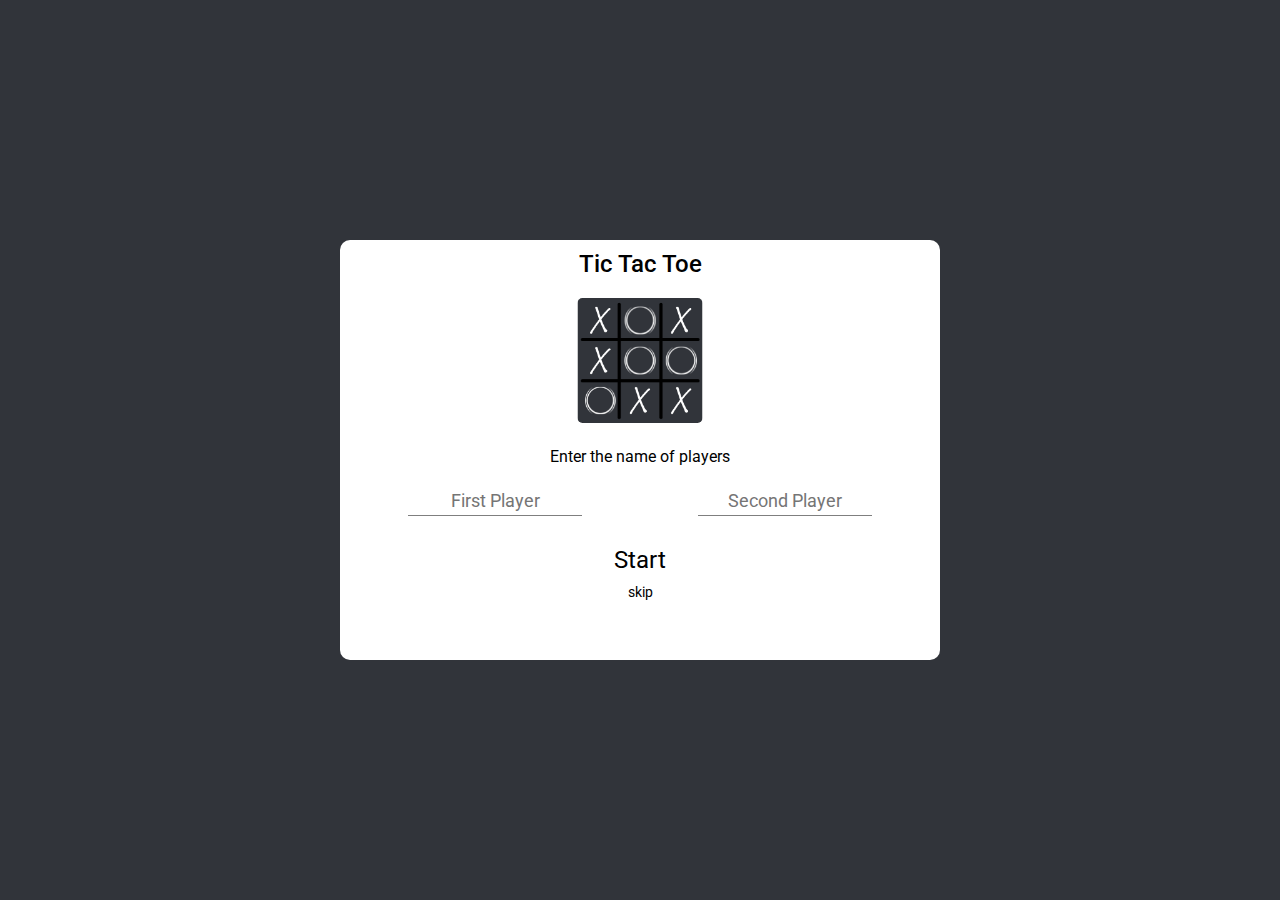
==== index.html @ f5dbb1cf "add tic-tac pic & complete popup" ====
<!DOCTYPE html>
<!-------------------- html start -------------------->
<html lang="en">

<!-------------------- head start -------------------->
<head>
  <meta charset="UTF-8">
  <meta name="viewport" content="width=device-width, initial-scale=1.0">
  <title>Tic Tac Toe</title>
  <link rel="preconnect" href="https://fonts.gstatic.com">
  <link href="https://fonts.googleapis.com/css2?family=Roboto&display=swap" rel="stylesheet">
  <!-- index style file -->
  <link rel="stylesheet" type="text/css" href="style/index.css">
  
</head>
<!-------------------- head end -------------------->

<!-------------------- body start -------------------->
<body>
  <!-------------------- bye bye container start -------------------->
  <div class="bye-bye-container" id="bye-bye-container">
    <h1>Bye Bye<br>Game Over !!</h1>
  </div>
  <!-------------------- bye bye container end -------------------->
  
  <!-------------------- name-container start -------------------->
  <div class="name-container" id="name-container">
    <h2>Tic Tac Toe</h2>
    <img type="image/png" src="image/tic-tac-toe.png">
    <p class="name-headline">Enter the name of players</p>
    <div class="player-name">
      <div class="name">
        <input type="text" name="firstName" placeholder="First Player" maxlength="15" id="first-name" onkeyup="checkInput()">
      </div>
      <div class="name">
        <input type="text" name="secondName" placeholder="Second Player" maxlength="15" id="second-name" onkeyup="checkInput()">
      </div>
    </div>
    <p class="start" onclick="start()">Start</p>
    <p class="skip" onclick="skip()">skip</p>
    <p class="error-message" id="error-message-first">Don't do this, Enter the name !!</p>
    <p class="error-message" id="error-message-second">why you do this again, Please enter the name !!</p>
    <p class="error-message" id="error-message-third">Don't be over smart, Enter the name !!</p>
    <p class="error-message" id="error-message-fourth">Again, That's enough, Enter the name !!</p>
  </div>
  <!-------------------- name-container end -------------------->
  
  <div class="main-grid">
  <!-------------------- round start -------------------->
  <div class="round">
    <p class="round-point">0</p>
    <p class="round-title">Round</p>
  </div>
  <!-------------------- round end -------------------->

  <!-------------------- game-grid-container start -------------------->
  <div class="game-grid-container">
    <!-- top left -->
    <div class="game-grid-box top-left" onmouseover="hoverTopLeftOver()" onmouseout="hoverTopLeftOut()" onclick="fillTopLeft()">
      <img class="circle" id="top-left-img-circle" src="image/circle.png">
      <img class="circle-hover" id="top-left-img-circle-hover" src="image/circle-hover.png">
      <img class="cross" id="top-left-img-cross" src="image/cross.png">
      <img class="cross-hover" id="top-left-img-cross-hover" src="image/cross-hover.png">
    </div>
    <!-- top center -->
    <div class="game-grid-box top-center" onmouseover="hoverTopCenterOver()" onmouseout="hoverTopCenterOut()" onclick="fillTopCenter()">
      <img class="circle" id="top-center-img-circle" src="image/circle.png">
      <img class="circle-hover" id="top-center-img-circle-hover" src="image/circle-hover.png">
      <img class="cross" id="top-center-img-cross" src="image/cross.png">
      <img class="cross-hover" id="top-center-img-cross-hover" src="image/cross-hover.png">
    </div>
    <!-- top right -->
    <div class="game-grid-box top-right" onmouseover="hoverTopRightOver()" onmouseout="hoverTopRightOut()" onclick="fillTopRight()">
      <img class="circle" id="top-right-img-circle" src="image/circle.png">
      <img class="circle-hover" id="top-right-img-circle-hover" src="image/circle-hover.png">
      <img class="cross" id="top-right-img-cross" src="image/cross.png">
      <img class="cross-hover" id="top-right-img-cross-hover" src="image/cross-hover.png">
    </div>
    <!-- center left -->
    <div class="game-grid-box center-left" onmouseover="hoverCenterLeftOver()" onmouseout="hoverCenterLeftOut()" onclick="fillCenterLeft()">
      <img class="circle" id="center-left-img-circle" src="image/circle.png">
      <img class="circle-hover" id="center-left-img-circle-hover" src="image/circle-hover.png">
      <img class="cross" id="center-left-img-cross" src="image/cross.png">
      <img class="cross-hover" id="center-left-img-cross-hover" src="image/cross-hover.png">
    </div>
    <!-- center -->
    <div class="game-grid-box" onmouseover="hoverCenterOver()" onmouseout="hoverCenterOut()" onclick="fillCenter()">
      <img class="circle" id="center-img-circle" src="image/circle.png">
      <img class="circle-hover" id="center-img-circle-hover" src="image/circle-hover.png">
      <img class="cross" id="center-img-cross" src="image/cross.png">
      <img class="cross-hover" id="center-img-cross-hover" src="image/cross-hover.png">
    </div>
    <!-- center right -->
    <div class="game-grid-box center-right" onmouseover="hoverCenterRightOver()" onmouseout="hoverCenterRightOut()" onclick="fillCenterRight()">
      <img class="circle" id="center-right-img-circle" src="image/circle.png">
      <img class="circle-hover" id="center-right-img-circle-hover" src="image/circle-hover.png">
      <img class="cross" id="center-right-img-cross" src="image/cross.png">
      <img class="cross-hover" id="center-right-img-cross-hover" src="image/cross-hover.png">
    </div>
    <!-- bottom left -->
    <div class="game-grid-box bottom-left" onmouseover="hoverBottomLeftOver()" onmouseout="hoverBottomLeftOut()" onclick="fillBottomLeft()">
      <img class="circle" id="bottom-left-img-circle" src="image/circle.png">
      <img class="circle-hover" id="bottom-left-img-circle-hover" src="image/circle-hover.png">
      <img class="cross" id="bottom-left-img-cross" src="image/cross.png">
      <img class="cross-hover" id="bottom-left-img-cross-hover" src="image/cross-hover.png">
    </div>
    <!-- bottom center -->
    <div class="game-grid-box bottom-center" onmouseover="hoverBottomCenterOver()" onmouseout="hoverBottomCenterOut()" onclick="fillBottomCenter()">
      <img class="circle" id="bottom-center-img-circle" src="image/circle.png">
      <img class="circle-hover" id="bottom-center-img-circle-hover" src="image/circle-hover.png">
      <img class="cross" id="bottom-center-img-cross" src="image/cross.png">
      <img class="cross-hover" id="bottom-center-img-cross-hover" src="image/cross-hover.png">
    </div>
    <!-- bottom right -->
    <div class="game-grid-box bottom-right" onmouseover="hoverBottomRightOver()" onmouseout="hoverBottomRightOut()" onclick="fillBottomRight()">
      <img class="circle" id="bottom-right-img-circle" src="image/circle.png">
      <img class="circle-hover" id="bottom-right-img-circle-hover" src="image/circle-hover.png">
      <img class="cross" id="bottom-right-img-cross" src="image/cross.png">
      <img class="cross-hover" id="bottom-right-img-cross-hover" src="image/cross-hover.png">
    </div>
  </div>
  <!-------------------- game-grid-container end -------------------->

  <!-------------------- match-detail-grid-container end -------------------->
  <div class="match-detail-grid-container">
    <div class="match-detail-grid-box">
      <p class="player-point" id="first-player-point">0</p>
      <p class="title-name" id="first-title-name">Player 1</p>
    </div>
    <div class="match-detail-grid-box">
      <p class="player-point" id="second-player-point">0</p>
      <p class="title-name" id="second-title-name">player 2</p>
    </div>
  </div>
  <!-------------------- match-detail-grid-container end -------------------->
  </div>

  <!-------------------- script start -------------------->
  <script type="text/javascript" src="script/index.js"></script>
  <!-------------------- script end -------------------->
</body>
<!-------------------- body end -------------------->

</html>
<!-------------------- html end -------------------->
---- style/index.css ----
/* -------------------- universal start -------------------- */
* {
  margin: 0;
  padding: 0;
  box-sizing: border-box;
  -moz-box-sizing: border-box;
  -webkit-box-sizing: border-box;
  font-family: 'Roboto', sans-serif;
}

body {
  background-color: #31343a;
}
/* -------------------- universal end -------------------- */

/* -------------------- bye bye start -------------------- */
.bye-bye-container {
  display: none;
  position: relative;
  width: 100vw;
  height: 100vh;
  background-color: #31343a;
  z-index: 20;
}

.bye-bye-container h1 {
  position: absolute;
  top: 50%;
  transform: translateY(-50%);
  -moz-transform: translateY(-50%);
  -ms-transform: translateY(-50%);
  -o-transform: translateY(-50%);
  -webkit-transform: translateY(-50%);
  width: 100%;
  text-align: center;
  color: #cccccc;
  z-index: 20;
}
/* -------------------- bye bye end -------------------- */

/* -------------------- popup start -------------------- */
.name-container {
  overflow: hidden;
  position: absolute;
  top: 50%;
  left: 50%;
  transform: translate(-50%,-50%);
  -moz-transform: translate(-50%,-50%);
  -ms-transform: translate(-50%,-50%);
  -o-transform: translate(-50%,-50%);
  -webkit-transform: translate(-50%,-50%);
  width: 600px;
  height: 420px;
  padding: 10px;
  background-color: #ffffff;
  border-radius: 10px;
  z-index: 10;
}

.name-container h2 {
  width: 100%;
  text-align: center;
  font-weight: 500;
}

.name-container img {
  margin: 20px 50%;
  transform: translateX(-50%);
  -moz-transform: translateX(-50%);
  -ms-transform: translateX(-50%);
  -o-transform: translateX(-50%);
  -webkit-transform: translateX(-50%);
  width: 125px;
  height: 125px;
  border-radius: 5px;
}

.name-container .name-headline {
  width: 100%;
  text-align: center;
}

.name-container .player-name {
  display: grid;
  grid-template-columns: repeat(2, 1fr);
  width: 100%;
  margin-top: 20px;
}

.name-container .name input[type="text"] {
  width: 60%;
  margin: 0 50%;
  transform: translateX(-50%);
  -moz-transform: translateX(-50%);
  -ms-transform: translateX(-50%);
  -o-transform: translateX(-50%);
  -webkit-transform: translateX(-50%);
  padding: 4px;
  font-size: 18px;
  text-align: center;
  border: none;
  border-bottom: 1px solid rgba(0,0,0,.5);
  outline: none;
}

.name-container .start {
  margin-top: 30px;
  width: 100%;
  text-align: center;
  font-size: 24px;
  cursor: pointer;
}

.name-container .start:hover {
  color: #31343a;
}

.name-container .skip {
  margin: 10px auto 0;
  width: 30px;
  text-align: center;
  font-size: 14px;
  cursor: pointer;
}

.name-container .skip:hover {
  color: #31343a;
  border-bottom: 1px solid #31343a;
}

.name-container .skip:hover ~ #error-message {
  margin-top: 19px;
}

.name-container .error-message {
  display: none;
  width: 100%;
  margin-top: 20px;
  text-align: center;
  font-size: 14px;
  color: #ff0000;
}

/* media for 600 width */
@media only screen and (max-width: 600px) {
  .name-container {
    width: 100%;
    border-radius: 0;
  }
}

/* media for 450 width */
@media only screen and (max-width: 450px) {
  .name-container .player-name {
    grid-template-columns: 100%;
    grid-template-rows: repeat(2, 40px);
  }

  .name-container .start {
    margin-top: 0;
  }

  .name-container .skip {
    margin-top: 5px;
  }
}
/* -------------------- popup end -------------------- */

/* -------------------- main grid star -------------------- */
.main-grid {
  position: absolute;
  top: 50%;
  left: 50%;
  transform: translate(-50%,-50%);
  -moz-transform: translate(-50%,-50%);
  -ms-transform: translate(-50%,-50%);
  -o-transform: translate(-50%,-50%);
  -webkit-transform: translate(-50%,-50%);
  width: 420px;
  height: 410px;
  border: 1px solid yellow;
}
/* -------------------- main grid end -------------------- */

/* -------------------- round start -------------------- */
.round {
  width: 100%;
  margin: 0 auto;
  border: 1px solid red;
}

.round p {
  width: 100%;
  text-align: center;
}

.round .round-point {
  font-size: 34px;
  color: #ffffff;
}

.round .round-title {
  font-size: 22px;
  color: #cccccc;
}
/* -------------------- round end -------------------- */

/* -------------------- game-grid-container start -------------------- */
.game-grid-container {
  display: grid;
  grid-template-columns: repeat(3, 1fr);
  grid-template-rows: repeat(3, 1fr);
  width: 225px;
  height: 225px;
  margin: 25px auto;
}

.game-grid-container .game-grid-box {
  position: relative;
  border: 2px solid #000000;
}

.game-grid-container .top-left {
  border-top: none;
  border-left: none;
}

.game-grid-container .top-center {
  border-top: none;
}

.game-grid-container .top-right {
  border-top: none;
  border-right: none;
}

.game-grid-container .center-left {
  border-left: none;
}

.game-grid-container .center-right {
  border-right: none;
}

.game-grid-container .bottom-left {
  border-left: none;
  border-bottom: none;
}

.game-grid-container .bottom-center {
  border-bottom: none;
}

.game-grid-container .bottom-right {
  border-right: none;
  border-bottom: none;
}

.game-grid-container .circle {
  display: none;
  position: absolute;
  top: 15px;
  left: 15px;
  width: 45px;
  height: 45px;
}

.game-grid-container .circle-hover {
  display: none;
  position: absolute;
  top: 15px;
  left: 15px;
  width: 45px;
  height: 45px;
}

.game-grid-container .cross {
  display: none;
  position: absolute;
  top: 15px;
  left: 15px;
  width: 45px;
  height: 45px;
}

.game-grid-container .cross-hover {
  display: none;
  position: absolute;
  top: 15px;
  left: 15px;
  width: 45px;
  height: 45px;
}
/* -------------------- game-grid-container start -------------------- */

/* -------------------- match detail grid container end -------------------- */
.match-detail-grid-container {
  display: grid;
  grid-template-columns: repeat(2, 1fr);
  margin: 0 auto;
  width: 100%;
  border: 1px solid red;
}

.match-detail-grid-container p {
  width: 100%;
  text-align: center;
}

.match-detail-grid-container .player-point {
  font-size: 24px;
  color: #ffffff;
}

.match-detail-grid-container .title-name {
  margin-top: 10px;
  font-size: 22px;
  color: #cccccc;
}

@media only screen and (max-width: 600px) {
  .match-detail-grid-container {
    width: 100%;
  }
}
/* -------------------- match detail grid container end -------------------- */
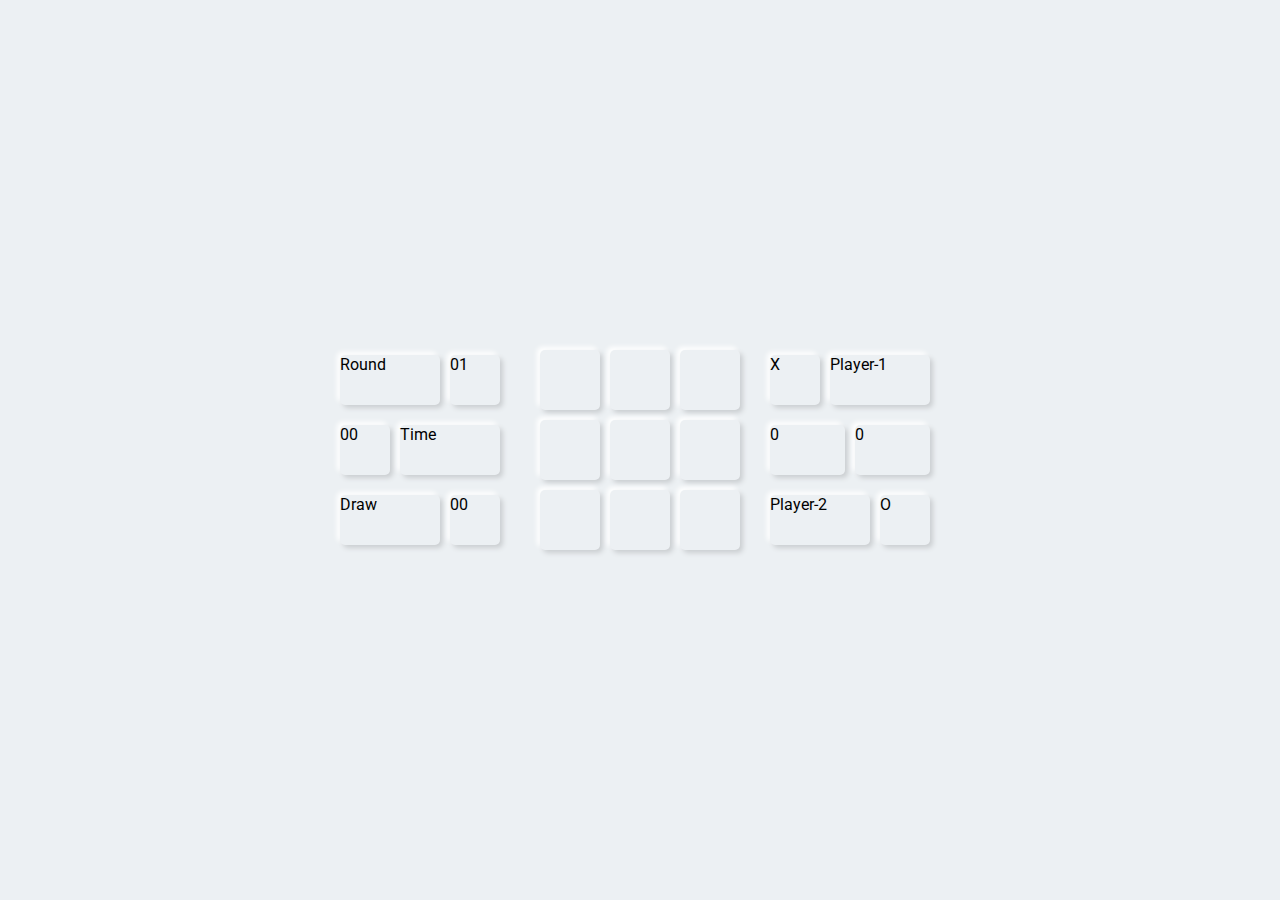
==== commit b1ab405e: "basic neumorphic structure of game section is ready" ====
--- a/index.html
+++ b/index.html
@@ -38,7 +38,7 @@
     </div>
     <p class="start" onclick="start()">Start</p>
     <p class="skip" onclick="skip()">skip</p>
-    <p class="error-message" id="error-message-first">Don't do this, Enter the name !!</p>
+    <p class="error-message" id="error-message-first">Don't leave empty, Enter the name !!</p>
     <p class="error-message" id="error-message-second">why you do this again, Please enter the name !!</p>
     <p class="error-message" id="error-message-third">Don't be over smart, Enter the name !!</p>
     <p class="error-message" id="error-message-fourth">Again, That's enough, Enter the name !!</p>
@@ -46,95 +46,230 @@
   <!-------------------- name-container end -------------------->
   
   <div class="main-grid">
-  <!-------------------- round start -------------------->
-  <div class="round">
-    <p class="round-point">0</p>
-    <p class="round-title">Round</p>
+    <!-------------------- round & draw start -------------------->
+    <div class="round-draw-container">
+      <div class="round-draw-top">
+        <div class="round-name">Round</div>
+        <div class="round-number">01</div>
+      </div>
+      <div class="round-draw-center">
+        <div class="time">00</div>
+        <div class="time-name">Time</div>
+      </div>
+      <div class="round-draw-bottom">
+        <div class="draw-name">Draw</div>
+        <div class="draw-number">00</div>
+      </div>
+    </div>
+    <!-------------------- round & draw end -------------------->
+
+    <!-------------------- game-grid-container start -------------------->
+    <div class="game-grid-container">
+      <!-- top left -->
+      <div class="game-grid-box top-left" onmouseover="hoverTopLeftOver()" onmouseout="hoverTopLeftOut()" onclick="fillTopLeft()">
+        <!--<img class="circle" id="top-left-img-circle" src="image/circle.png">
+        <img class="circle-hover" id="top-left-img-circle-hover" src="image/circle-hover.png">
+        <img class="cross" id="top-left-img-cross" src="image/cross.png">
+        <img class="cross-hover" id="top-left-img-cross-hover" src="image/cross-hover.png">-->
+        <!-- cross -->
+        <div class="cross" id="top-left-img-cross">
+          <svg class="svg-icon" viewBox="0 0 329.26933 329" width="30px" height="30px">
+            <defs>
+              <linearGradient id="svg-color-1" x1="0%" y1="0%" x2="100%" y2="0%">
+                <stop offset="0%" style="stop-color:#cb2d3e;stop-opacity:1" />
+                <stop offset="100%" style="stop-color:#ef473a;stop-opacity:1" />
+              </linearGradient>
+            </defs>
+            <path fill="url(#svg-color-1)" d="m194.800781 164.769531 128.210938-128.214843c8.34375-8.339844 8.34375-21.824219 0-30.164063-8.339844-8.339844-21.824219-8.339844-30.164063 0l-128.214844 128.214844-128.210937-128.214844c-8.34375-8.339844-21.824219-8.339844-30.164063 0-8.34375 8.339844-8.34375 21.824219 0 30.164063l128.210938 128.214843-128.210938 128.214844c-8.34375 8.339844-8.34375 21.824219 0 30.164063 4.15625 4.160156 9.621094 6.25 15.082032 6.25 5.460937 0 10.921875-2.089844 15.082031-6.25l128.210937-128.214844 128.214844 128.214844c4.160156 4.160156 9.621094 6.25 15.082032 6.25 5.460937 0 10.921874-2.089844 15.082031-6.25 8.34375-8.339844 8.34375-21.824219 0-30.164063zm0 0"/></svg>
+        </div>
+        <!-- cross hover -->
+        <div class="cross-hover" id="top-left-img-cross-hover">
+          <svg class="svg-icon" viewBox="0 0 20 20">
+            <defs>
+              <linearGradient id="svg-color-2" x1="0%" y1="0%" x2="100%" y2="0%">
+                <stop offset="0%" style="stop-color:#cb2d3e;stop-opacity:1" />
+                <stop offset="100%" style="stop-color:#ef473a;stop-opacity:1" />
+              </linearGradient>
+            </defs>
+            <path fill="url(#svg-color-2)" d="M11.469,10l7.08-7.08c0.406-0.406,0.406-1.064,0-1.469c-0.406-0.406-1.063-0.406-1.469,0L10,8.53l-7.081-7.08
+            c-0.406-0.406-1.064-0.406-1.469,0c-0.406,0.406-0.406,1.063,0,1.469L8.531,10L1.45,17.081c-0.406,0.406-0.406,1.064,0,1.469
+            c0.203,0.203,0.469,0.304,0.735,0.304c0.266,0,0.531-0.101,0.735-0.304L10,11.469l7.08,7.081c0.203,0.203,0.469,0.304,0.735,0.304
+            c0.267,0,0.532-0.101,0.735-0.304c0.406-0.406,0.406-1.064,0-1.469L11.469,10z"></path>
+          </svg>
+        </div>
+        <!-- circle -->
+        <div class="circle" id="top-left-img-circle">
+          <?xml version="1.0"?>
+          <svg class="svg-icon" xmlns="http://www.w3.org/2000/svg" xmlns:xlink="http://www.w3.org/1999/xlink" xmlns:svgjs="http://svgjs.com/svgjs" version="1.1" width="30" height="30" x="0" y="0" viewBox="0 0 341.333 341.333" style="enable-background:new 0 0 512 512" xml:space="preserve"><g>
+            <defs>
+              <linearGradient id="svg-color-3" x1="0%" y1="0%" x2="100%" y2="0%">
+                <stop offset="0%" style="stop-color:#cb2d3e;stop-opacity:1" />
+                <stop offset="100%" style="stop-color:#ef473a;stop-opacity:1" />
+              </linearGradient>
+            </defs>
+            <g xmlns="http://www.w3.org/2000/svg">
+            <g>
+              <path fill="url(#svg-color-3)" d="M170.667,0C76.41,0,0,76.41,0,170.667s76.41,170.667,170.667,170.667s170.667-76.41,170.667-170.667S264.923,0,170.667,0z     M170.667,298.667c-70.692,0-128-57.308-128-128s57.308-128,128-128s128,57.308,128,128S241.359,298.667,170.667,298.667z" data-original="#000000" style=""/>
+            </g>
+          </g>
+          </g></svg>
+        </div>
+        <!-- circle hover -->
+        <div class="circle-hover" id="top-left-img-circle-hover">
+          <svg class="svg-icon" viewBox="0 0 20 20">
+            <defs>
+              <linearGradient id="svg-color-4" x1="0%" y1="0%" x2="100%" y2="0%">
+                <stop offset="0%" style="stop-color:#cb2d3e;stop-opacity:1" />
+                <stop offset="100%" style="stop-color:#ef473a;stop-opacity:1" />
+              </linearGradient>
+            </defs>
+            <path fill="url(#svg-color-4)" d="M10,0.562c-5.195,0-9.406,4.211-9.406,9.406c0,5.195,4.211,9.406,9.406,9.406c5.195,0,9.406-4.211,9.406-9.406C19.406,4.774,15.195,0.562,10,0.562 M10,18.521c-4.723,0-8.551-3.829-8.551-8.552S5.277,1.418,10,1.418s8.552,3.828,8.552,8.551S14.723,18.521,10,18.521"></path>
+          </svg>
+        </div>
+      </div>
+      <!-- top center -->
+      <div class="game-grid-box top-center" onmouseover="hoverTopCenterOver()" onmouseout="hoverTopCenterOut()" onclick="fillTopCenter()">
+        <!--<img class="circle" id="top-center-img-circle" src="image/circle.png">
+        <img class="circle-hover" id="top-center-img-circle-hover" src="image/circle-hover.png">
+        <img class="cross" id="top-center-img-cross" src="image/cross.png">
+        <img class="cross-hover" id="top-center-img-cross-hover" src="image/cross-hover.png">-->
+        <div class="cross" id="top-center-img-cross">
+          <svg class="svg-icon" viewBox="0 0 329.26933 329">
+            <defs>
+              <linearGradient id="svg-color-tc1" x1="0%" y1="0%" x2="100%" y2="0%">
+                <stop offset="0%" style="stop-color:#cb2d3e;stop-opacity:1" />
+                <stop offset="100%" style="stop-color:#ef473a;stop-opacity:1" />
+              </linearGradient>
+            </defs>
+            <path fill="url(#svg-color-tc1)" d="m194.800781 164.769531 128.210938-128.214843c8.34375-8.339844 8.34375-21.824219 0-30.164063-8.339844-8.339844-21.824219-8.339844-30.164063 0l-128.214844 128.214844-128.210937-128.214844c-8.34375-8.339844-21.824219-8.339844-30.164063 0-8.34375 8.339844-8.34375 21.824219 0 30.164063l128.210938 128.214843-128.210938 128.214844c-8.34375 8.339844-8.34375 21.824219 0 30.164063 4.15625 4.160156 9.621094 6.25 15.082032 6.25 5.460937 0 10.921875-2.089844 15.082031-6.25l128.210937-128.214844 128.214844 128.214844c4.160156 4.160156 9.621094 6.25 15.082032 6.25 5.460937 0 10.921874-2.089844 15.082031-6.25 8.34375-8.339844 8.34375-21.824219 0-30.164063zm0 0"/></svg>
+        </div>
+        <!-- cross hover -->
+        <div class="cross-hover" id="top-center-img-cross-hover">
+          <svg class="svg-icon" viewBox="0 0 20 20">
+            <defs>
+              <linearGradient id="svg-color-tc2" x1="0%" y1="0%" x2="100%" y2="0%">
+                <stop offset="0%" style="stop-color:#cb2d3e;stop-opacity:1" />
+                <stop offset="100%" style="stop-color:#ef473a;stop-opacity:1" />
+              </linearGradient>
+            </defs>
+            <path fill="url(#svg-color-tc2)" d="M11.469,10l7.08-7.08c0.406-0.406,0.406-1.064,0-1.469c-0.406-0.406-1.063-0.406-1.469,0L10,8.53l-7.081-7.08
+            c-0.406-0.406-1.064-0.406-1.469,0c-0.406,0.406-0.406,1.063,0,1.469L8.531,10L1.45,17.081c-0.406,0.406-0.406,1.064,0,1.469
+            c0.203,0.203,0.469,0.304,0.735,0.304c0.266,0,0.531-0.101,0.735-0.304L10,11.469l7.08,7.081c0.203,0.203,0.469,0.304,0.735,0.304
+            c0.267,0,0.532-0.101,0.735-0.304c0.406-0.406,0.406-1.064,0-1.469L11.469,10z"></path>
+          </svg>
+        </div>
+        <!-- circle -->
+        <div class="circle" id="top-center-img-circle">
+          <?xml version="1.0"?>
+          <svg class="svg-icon" xmlns="http://www.w3.org/2000/svg" xmlns:xlink="http://www.w3.org/1999/xlink" xmlns:svgjs="http://svgjs.com/svgjs" version="1.1" width="30" height="30" x="0" y="0" viewBox="0 0 341.333 341.333" style="enable-background:new 0 0 512 512" xml:space="preserve"><g>
+            <defs>
+              <linearGradient id="svg-color-tc3" x1="0%" y1="0%" x2="100%" y2="0%">
+                <stop offset="0%" style="stop-color:#cb2d3e;stop-opacity:1" />
+                <stop offset="100%" style="stop-color:#ef473a;stop-opacity:1" />
+              </linearGradient>
+            </defs>
+            <g xmlns="http://www.w3.org/2000/svg">
+            <g>
+              <path fill="url(#svg-color-tc3)" d="M170.667,0C76.41,0,0,76.41,0,170.667s76.41,170.667,170.667,170.667s170.667-76.41,170.667-170.667S264.923,0,170.667,0z     M170.667,298.667c-70.692,0-128-57.308-128-128s57.308-128,128-128s128,57.308,128,128S241.359,298.667,170.667,298.667z" data-original="#000000" style=""/>
+            </g>
+          </g>
+          </g></svg>
+        </div>
+        <!-- circle hover -->
+        <div class="circle-hover" id="top-center-img-circle-hover">
+          <svg class="svg-icon" viewBox="0 0 20 20">
+            <defs>
+              <linearGradient id="svg-color-tc4" x1="0%" y1="0%" x2="100%" y2="0%">
+                <stop offset="0%" style="stop-color:#cb2d3e;stop-opacity:1" />
+                <stop offset="100%" style="stop-color:#ef473a;stop-opacity:1" />
+              </linearGradient>
+            </defs>
+            <path fill="url(#svg-color-tc4)" d="M10,0.562c-5.195,0-9.406,4.211-9.406,9.406c0,5.195,4.211,9.406,9.406,9.406c5.195,0,9.406-4.211,9.406-9.406C19.406,4.774,15.195,0.562,10,0.562 M10,18.521c-4.723,0-8.551-3.829-8.551-8.552S5.277,1.418,10,1.418s8.552,3.828,8.552,8.551S14.723,18.521,10,18.521"></path>
+          </svg>
+        </div>
+      </div>
+      <!-- top right -->
+      <div class="game-grid-box top-right" onmouseover="hoverTopRightOver()" onmouseout="hoverTopRightOut()" onclick="fillTopRight()">
+        <img class="circle" id="top-right-img-circle" src="image/circle.png">
+        <img class="circle-hover" id="top-right-img-circle-hover" src="image/circle-hover.png">
+        <img class="cross" id="top-right-img-cross" src="image/cross.png">
+        <img class="cross-hover" id="top-right-img-cross-hover" src="image/cross-hover.png">
+      </div>
+      <!-- center left -->
+      <div class="game-grid-box center-left" onmouseover="hoverCenterLeftOver()" onmouseout="hoverCenterLeftOut()" onclick="fillCenterLeft()">
+        <img class="circle" id="center-left-img-circle" src="image/circle.png">
+        <img class="circle-hover" id="center-left-img-circle-hover" src="image/circle-hover.png">
+        <img class="cross" id="center-left-img-cross" src="image/cross.png">
+        <img class="cross-hover" id="center-left-img-cross-hover" src="image/cross-hover.png">
+      </div>
+      <!-- center -->
+      <div class="game-grid-box" onmouseover="hoverCenterOver()" onmouseout="hoverCenterOut()" onclick="fillCenter()">
+        <img class="circle" id="center-img-circle" src="image/circle.png">
+        <img class="circle-hover" id="center-img-circle-hover" src="image/circle-hover.png">
+        <img class="cross" id="center-img-cross" src="image/cross.png">
+        <img class="cross-hover" id="center-img-cross-hover" src="image/cross-hover.png">
+      </div>
+      <!-- center right -->
+      <div class="game-grid-box center-right" onmouseover="hoverCenterRightOver()" onmouseout="hoverCenterRightOut()" onclick="fillCenterRight()">
+        <img class="circle" id="center-right-img-circle" src="image/circle.png">
+        <img class="circle-hover" id="center-right-img-circle-hover" src="image/circle-hover.png">
+        <img class="cross" id="center-right-img-cross" src="image/cross.png">
+        <img class="cross-hover" id="center-right-img-cross-hover" src="image/cross-hover.png">
+      </div>
+      <!-- bottom left -->
+      <div class="game-grid-box bottom-left" onmouseover="hoverBottomLeftOver()" onmouseout="hoverBottomLeftOut()" onclick="fillBottomLeft()">
+        <img class="circle" id="bottom-left-img-circle" src="image/circle.png">
+        <img class="circle-hover" id="bottom-left-img-circle-hover" src="image/circle-hover.png">
+        <img class="cross" id="bottom-left-img-cross" src="image/cross.png">
+        <img class="cross-hover" id="bottom-left-img-cross-hover" src="image/cross-hover.png">
+      </div>
+      <!-- bottom center -->
+      <div class="game-grid-box bottom-center" onmouseover="hoverBottomCenterOver()" onmouseout="hoverBottomCenterOut()" onclick="fillBottomCenter()">
+        <img class="circle" id="bottom-center-img-circle" src="image/circle.png">
+        <img class="circle-hover" id="bottom-center-img-circle-hover" src="image/circle-hover.png">
+        <img class="cross" id="bottom-center-img-cross" src="image/cross.png">
+        <img class="cross-hover" id="bottom-center-img-cross-hover" src="image/cross-hover.png">
+      </div>
+      <!-- bottom right -->
+      <div class="game-grid-box bottom-right" onmouseover="hoverBottomRightOver()" onmouseout="hoverBottomRightOut()" onclick="fillBottomRight()">
+        <img class="circle" id="bottom-right-img-circle" src="image/circle.png">
+        <img class="circle-hover" id="bottom-right-img-circle-hover" src="image/circle-hover.png">
+        <img class="cross" id="bottom-right-img-cross" src="image/cross.png">
+        <img class="cross-hover" id="bottom-right-img-cross-hover" src="image/cross-hover.png">
+      </div>
+    </div>
+    <!-------------------- game-grid-container end -------------------->
+
+    <!-------------------- player-container start -------------------->
+    <div class="player-container">
+      <div class="player-first">
+        <div class="symbol-x">
+          X
+        </div>
+        <div class="player-first-name">
+          <p>Player-1</p>
+        </div>
+      </div>
+      <div class="player-point">
+        <div class="point-x">
+          <p>0</p>
+        </div>
+        <div class="point-o">
+          <p>0</p>
+        </div>
+      </div>
+      <div class="player-second">
+        <div class="player-second-name">
+          <p>Player-2</p>
+        </div>
+        <div class="symbol-o">
+          O
+        </div>
+      </div>
+    </div>
+    <!-------------------- player-container end -------------------->
   </div>
-  <!-------------------- round end -------------------->
-
-  <!-------------------- game-grid-container start -------------------->
-  <div class="game-grid-container">
-    <!-- top left -->
-    <div class="game-grid-box top-left" onmouseover="hoverTopLeftOver()" onmouseout="hoverTopLeftOut()" onclick="fillTopLeft()">
-      <img class="circle" id="top-left-img-circle" src="image/circle.png">
-      <img class="circle-hover" id="top-left-img-circle-hover" src="image/circle-hover.png">
-      <img class="cross" id="top-left-img-cross" src="image/cross.png">
-      <img class="cross-hover" id="top-left-img-cross-hover" src="image/cross-hover.png">
-    </div>
-    <!-- top center -->
-    <div class="game-grid-box top-center" onmouseover="hoverTopCenterOver()" onmouseout="hoverTopCenterOut()" onclick="fillTopCenter()">
-      <img class="circle" id="top-center-img-circle" src="image/circle.png">
-      <img class="circle-hover" id="top-center-img-circle-hover" src="image/circle-hover.png">
-      <img class="cross" id="top-center-img-cross" src="image/cross.png">
-      <img class="cross-hover" id="top-center-img-cross-hover" src="image/cross-hover.png">
-    </div>
-    <!-- top right -->
-    <div class="game-grid-box top-right" onmouseover="hoverTopRightOver()" onmouseout="hoverTopRightOut()" onclick="fillTopRight()">
-      <img class="circle" id="top-right-img-circle" src="image/circle.png">
-      <img class="circle-hover" id="top-right-img-circle-hover" src="image/circle-hover.png">
-      <img class="cross" id="top-right-img-cross" src="image/cross.png">
-      <img class="cross-hover" id="top-right-img-cross-hover" src="image/cross-hover.png">
-    </div>
-    <!-- center left -->
-    <div class="game-grid-box center-left" onmouseover="hoverCenterLeftOver()" onmouseout="hoverCenterLeftOut()" onclick="fillCenterLeft()">
-      <img class="circle" id="center-left-img-circle" src="image/circle.png">
-      <img class="circle-hover" id="center-left-img-circle-hover" src="image/circle-hover.png">
-      <img class="cross" id="center-left-img-cross" src="image/cross.png">
-      <img class="cross-hover" id="center-left-img-cross-hover" src="image/cross-hover.png">
-    </div>
-    <!-- center -->
-    <div class="game-grid-box" onmouseover="hoverCenterOver()" onmouseout="hoverCenterOut()" onclick="fillCenter()">
-      <img class="circle" id="center-img-circle" src="image/circle.png">
-      <img class="circle-hover" id="center-img-circle-hover" src="image/circle-hover.png">
-      <img class="cross" id="center-img-cross" src="image/cross.png">
-      <img class="cross-hover" id="center-img-cross-hover" src="image/cross-hover.png">
-    </div>
-    <!-- center right -->
-    <div class="game-grid-box center-right" onmouseover="hoverCenterRightOver()" onmouseout="hoverCenterRightOut()" onclick="fillCenterRight()">
-      <img class="circle" id="center-right-img-circle" src="image/circle.png">
-      <img class="circle-hover" id="center-right-img-circle-hover" src="image/circle-hover.png">
-      <img class="cross" id="center-right-img-cross" src="image/cross.png">
-      <img class="cross-hover" id="center-right-img-cross-hover" src="image/cross-hover.png">
-    </div>
-    <!-- bottom left -->
-    <div class="game-grid-box bottom-left" onmouseover="hoverBottomLeftOver()" onmouseout="hoverBottomLeftOut()" onclick="fillBottomLeft()">
-      <img class="circle" id="bottom-left-img-circle" src="image/circle.png">
-      <img class="circle-hover" id="bottom-left-img-circle-hover" src="image/circle-hover.png">
-      <img class="cross" id="bottom-left-img-cross" src="image/cross.png">
-      <img class="cross-hover" id="bottom-left-img-cross-hover" src="image/cross-hover.png">
-    </div>
-    <!-- bottom center -->
-    <div class="game-grid-box bottom-center" onmouseover="hoverBottomCenterOver()" onmouseout="hoverBottomCenterOut()" onclick="fillBottomCenter()">
-      <img class="circle" id="bottom-center-img-circle" src="image/circle.png">
-      <img class="circle-hover" id="bottom-center-img-circle-hover" src="image/circle-hover.png">
-      <img class="cross" id="bottom-center-img-cross" src="image/cross.png">
-      <img class="cross-hover" id="bottom-center-img-cross-hover" src="image/cross-hover.png">
-    </div>
-    <!-- bottom right -->
-    <div class="game-grid-box bottom-right" onmouseover="hoverBottomRightOver()" onmouseout="hoverBottomRightOut()" onclick="fillBottomRight()">
-      <img class="circle" id="bottom-right-img-circle" src="image/circle.png">
-      <img class="circle-hover" id="bottom-right-img-circle-hover" src="image/circle-hover.png">
-      <img class="cross" id="bottom-right-img-cross" src="image/cross.png">
-      <img class="cross-hover" id="bottom-right-img-cross-hover" src="image/cross-hover.png">
-    </div>
-  </div>
-  <!-------------------- game-grid-container end -------------------->
-
-  <!-------------------- match-detail-grid-container end -------------------->
-  <div class="match-detail-grid-container">
-    <div class="match-detail-grid-box">
-      <p class="player-point" id="first-player-point">0</p>
-      <p class="title-name" id="first-title-name">Player 1</p>
-    </div>
-    <div class="match-detail-grid-box">
-      <p class="player-point" id="second-player-point">0</p>
-      <p class="title-name" id="second-title-name">player 2</p>
-    </div>
-  </div>
-  <!-------------------- match-detail-grid-container end -------------------->
-  </div>
-
+  
   <!-------------------- script start -------------------->
   <script type="text/javascript" src="script/index.js"></script>
   <!-------------------- script end -------------------->
@@ -142,4 +277,4 @@
 <!-------------------- body end -------------------->
 
 </html>
-<!-------------------- html end -------------------->
+<!-------------------- html end -------------------->--- a/style/index.css
+++ b/style/index.css
@@ -9,7 +9,7 @@
 }
 
 body {
-  background-color: #31343a;
+  background-color: #ecf0f3;
 }
 /* -------------------- universal end -------------------- */
 
@@ -40,7 +40,7 @@
 
 /* -------------------- popup start -------------------- */
 .name-container {
-  overflow: hidden;
+  display: none;
   position: absolute;
   top: 50%;
   left: 50%;
@@ -168,6 +168,9 @@
 
 /* -------------------- main grid star -------------------- */
 .main-grid {
+  display: grid;
+  grid-template-columns: 175px 200px 175px;
+  column-gap: 25px;
   position: absolute;
   top: 50%;
   left: 50%;
@@ -176,151 +179,111 @@
   -ms-transform: translate(-50%,-50%);
   -o-transform: translate(-50%,-50%);
   -webkit-transform: translate(-50%,-50%);
-  width: 420px;
-  height: 410px;
-  border: 1px solid yellow;
 }
 /* -------------------- main grid end -------------------- */
 
-/* -------------------- round start -------------------- */
-.round {
-  width: 100%;
-  margin: 0 auto;
-  border: 1px solid red;
-}
-
-.round p {
-  width: 100%;
-  text-align: center;
-}
-
-.round .round-point {
-  font-size: 34px;
-  color: #ffffff;
-}
-
-.round .round-title {
-  font-size: 22px;
-  color: #cccccc;
-}
-/* -------------------- round end -------------------- */
+/* -------------------- round & draw start -------------------- */
+.round-draw-container {
+  display: grid;
+  grid-template-rows: repeat(3, 50px);
+  padding: 5px 0;
+  row-gap: 20px;
+}
+
+.round-draw-container .round-draw-top,
+.round-draw-container .round-draw-bottom {
+  display: grid;
+  grid-template-columns: 100px 50px;
+  column-gap: 10px;
+}
+
+.round-draw-container .round-draw-center {
+  display: grid;
+  grid-template-columns: 50px 100px;
+  column-gap: 10px;
+}
+
+.round-draw-container .round-name,
+.round-draw-container .round-number,
+.round-draw-container .time,
+.round-draw-container .time-name,
+.round-draw-container .draw-name,
+.round-draw-container .draw-number {
+  border-radius: 5px;
+  box-shadow: 3px 3px 5px #cbced1, -3px -3px 5px #ffffff;
+}
+/* -------------------- round & draw end -------------------- */
 
 /* -------------------- game-grid-container start -------------------- */
 .game-grid-container {
   display: grid;
   grid-template-columns: repeat(3, 1fr);
   grid-template-rows: repeat(3, 1fr);
-  width: 225px;
-  height: 225px;
-  margin: 25px auto;
+  column-gap: 10px;
+  row-gap: 10px;
+  width: 200px;
+  height: 200px;
 }
 
 .game-grid-container .game-grid-box {
   position: relative;
-  border: 2px solid #000000;
-}
-
-.game-grid-container .top-left {
-  border-top: none;
-  border-left: none;
-}
-
-.game-grid-container .top-center {
-  border-top: none;
-}
-
-.game-grid-container .top-right {
-  border-top: none;
-  border-right: none;
-}
-
-.game-grid-container .center-left {
-  border-left: none;
-}
-
-.game-grid-container .center-right {
-  border-right: none;
-}
-
-.game-grid-container .bottom-left {
-  border-left: none;
-  border-bottom: none;
-}
-
-.game-grid-container .bottom-center {
-  border-bottom: none;
-}
-
-.game-grid-container .bottom-right {
-  border-right: none;
-  border-bottom: none;
-}
-
-.game-grid-container .circle {
+  border-radius: 5px;
+  box-shadow: 3px 3px 5px #cbced1, -3px -3px 5px #ffffff;
+}
+
+.game-grid-container .game-grid-box:hover {
+  box-shadow: 3px 3px 5px #cbced1, -3px -3px 5px #ffffff, inset 3px 3px 3px #cbced1, inset -3px -3px 3px #ffffff;
+}
+
+.game-grid-container .cross,
+.game-grid-container .cross-hover,
+.game-grid-container .circle,
+.game-grid-container .circle-hover {
   display: none;
   position: absolute;
   top: 15px;
   left: 15px;
-  width: 45px;
-  height: 45px;
-}
-
-.game-grid-container .circle-hover {
-  display: none;
-  position: absolute;
-  top: 15px;
-  left: 15px;
-  width: 45px;
-  height: 45px;
-}
-
-.game-grid-container .cross {
-  display: none;
-  position: absolute;
-  top: 15px;
-  left: 15px;
-  width: 45px;
-  height: 45px;
-}
-
-.game-grid-container .cross-hover {
-  display: none;
-  position: absolute;
-  top: 15px;
-  left: 15px;
-  width: 45px;
-  height: 45px;
+}
+
+.svg-icon {
+  width: 30px;
+  height: 30px;
 }
 /* -------------------- game-grid-container start -------------------- */
 
-/* -------------------- match detail grid container end -------------------- */
-.match-detail-grid-container {
-  display: grid;
-  grid-template-columns: repeat(2, 1fr);
-  margin: 0 auto;
-  width: 100%;
-  border: 1px solid red;
-}
-
-.match-detail-grid-container p {
-  width: 100%;
-  text-align: center;
-}
-
-.match-detail-grid-container .player-point {
-  font-size: 24px;
-  color: #ffffff;
-}
-
-.match-detail-grid-container .title-name {
-  margin-top: 10px;
-  font-size: 22px;
-  color: #cccccc;
-}
-
-@media only screen and (max-width: 600px) {
-  .match-detail-grid-container {
-    width: 100%;
-  }
-}
-/* -------------------- match detail grid container end -------------------- */
+/* -------------------- player container start -------------------- */
+.player-container {
+  display: grid;
+  grid-template-rows: repeat(3, 50px);
+  row-gap: 20px;
+  padding: 5px;
+}
+
+.player-container .player-first {
+  display: grid;
+  grid-template-columns: 50px 100px;
+  column-gap: 10px;
+}
+
+.player-container .symbol-x,
+.player-container .player-first-name,
+.player-container .point-x,
+.player-container .point-o,
+.player-container .player-second-name,
+.player-container .symbol-o {
+  border-radius: 5px;
+  box-shadow: 3px 3px 5px #cbced1, -3px -3px 5px #ffffff;
+}
+
+.player-container .player-point {
+  display: grid;
+  grid-template-columns: repeat(2, 75px);
+  column-gap: 10px;
+}
+
+.player-container .player-second {
+  display: grid;
+  grid-template-columns: 100px 50px;
+  column-gap: 10px;
+}
+/* -------------------- player container end -------------------- */
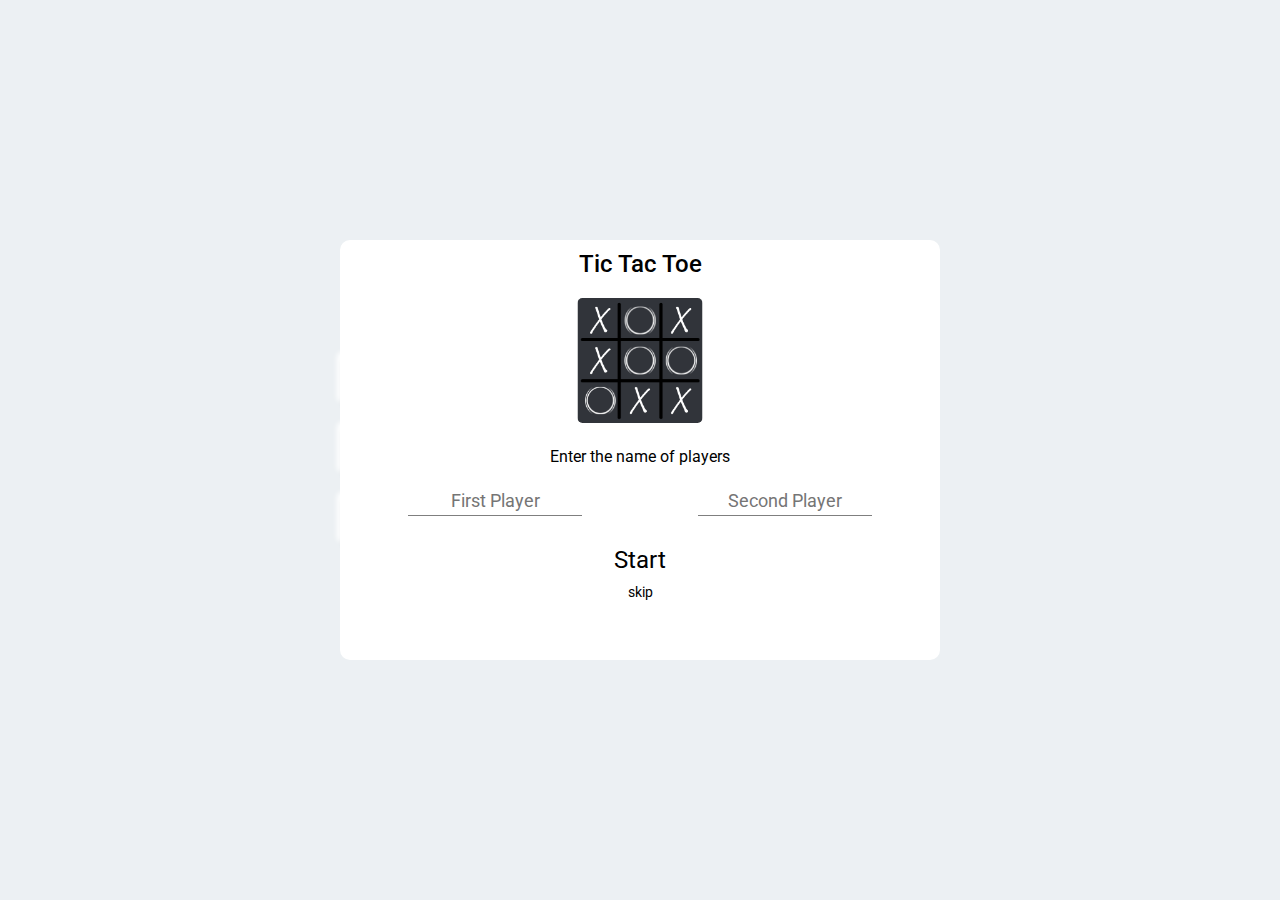
==== commit b39b826f: "ttt game function complete" ====
--- a/index.html
+++ b/index.html
@@ -30,10 +30,10 @@
     <p class="name-headline">Enter the name of players</p>
     <div class="player-name">
       <div class="name">
-        <input type="text" name="firstName" placeholder="First Player" maxlength="15" id="first-name" onkeyup="checkInput()">
+        <input type="text" name="firstName" placeholder="First Player" maxlength="10" id="first-name" onkeyup="checkInput()">
       </div>
       <div class="name">
-        <input type="text" name="secondName" placeholder="Second Player" maxlength="15" id="second-name" onkeyup="checkInput()">
+        <input type="text" name="secondName" placeholder="Second Player" maxlength="10" id="second-name" onkeyup="checkInput()">
       </div>
     </div>
     <p class="start" onclick="start()">Start</p>
@@ -49,16 +49,41 @@
     <!-------------------- round & draw start -------------------->
     <div class="round-draw-container">
       <div class="round-draw-top">
-        <div class="round-name">Round</div>
-        <div class="round-number">01</div>
+        <div class="round-name"><p>Round</p></div>
+        <div class="round-number"><p id="round">1</p></div>
       </div>
       <div class="round-draw-center">
-        <div class="time">00</div>
-        <div class="time-name">Time</div>
+        <div class="time">
+          <!--svg X turn-->
+          <svg id="turn-x" class="svg-icon-sym sym-x" viewBox="0 0 329.26933 329">
+            <defs>
+              <linearGradient id="svg-color-ch1" x1="0%" y1="0%" x2="100%" y2="0%">
+                <stop offset="0%" style="stop-color:#cb2d3e;stop-opacity:1" />
+                <stop offset="100%" style="stop-color:#ef473a;stop-opacity:1" />
+              </linearGradient>
+            </defs>
+            <path fill="url(#svg-color-ch1)" d="m194.800781 164.769531 128.210938-128.214843c8.34375-8.339844 8.34375-21.824219 0-30.164063-8.339844-8.339844-21.824219-8.339844-30.164063 0l-128.214844 128.214844-128.210937-128.214844c-8.34375-8.339844-21.824219-8.339844-30.164063 0-8.34375 8.339844-8.34375 21.824219 0 30.164063l128.210938 128.214843-128.210938 128.214844c-8.34375 8.339844-8.34375 21.824219 0 30.164063 4.15625 4.160156 9.621094 6.25 15.082032 6.25 5.460937 0 10.921875-2.089844 15.082031-6.25l128.210937-128.214844 128.214844 128.214844c4.160156 4.160156 9.621094 6.25 15.082032 6.25 5.460937 0 10.921874-2.089844 15.082031-6.25 8.34375-8.339844 8.34375-21.824219 0-30.164063zm0 0"/></svg>
+
+          <!--svg O turn-->
+          <svg id="turn-o" class="svg-icon-sym sym-o" xmlns="http://www.w3.org/2000/svg" xmlns:xlink="http://www.w3.org/1999/xlink" xmlns:svgjs="http://svgjs.com/svgjs" version="1.1" x="0" y="0" viewBox="0 0 341.333 341.333" style="enable-background:new 0 0 512 512" xml:space="preserve"><g>
+            <defs>
+              <linearGradient id="svg-color-ch2" x1="0%" y1="0%" x2="100%" y2="0%">
+                <stop offset="0%" style="stop-color:#cb2d3e;stop-opacity:1" />
+                <stop offset="100%" style="stop-color:#ef473a;stop-opacity:1" />
+              </linearGradient>
+            </defs>
+            <g xmlns="http://www.w3.org/2000/svg">
+            <g>
+              <path fill="url(#svg-color-ch2)" d="M170.667,0C76.41,0,0,76.41,0,170.667s76.41,170.667,170.667,170.667s170.667-76.41,170.667-170.667S264.923,0,170.667,0z     M170.667,298.667c-70.692,0-128-57.308-128-128s57.308-128,128-128s128,57.308,128,128S241.359,298.667,170.667,298.667z" data-original="#000000" style=""/>
+            </g>
+          </g>
+          </g></svg>
+        </div>
+        <div class="time-name"><p>Your Turn</p></div>
       </div>
       <div class="round-draw-bottom">
-        <div class="draw-name">Draw</div>
-        <div class="draw-number">00</div>
+        <div class="draw-name"><p>Draw</p></div>
+        <div class="draw-number"><p id="draw">0</p></div>
       </div>
     </div>
     <!-------------------- round & draw end -------------------->
@@ -66,74 +91,66 @@
     <!-------------------- game-grid-container start -------------------->
     <div class="game-grid-container">
       <!-- top left -->
-      <div class="game-grid-box top-left" onmouseover="hoverTopLeftOver()" onmouseout="hoverTopLeftOut()" onclick="fillTopLeft()">
-        <!--<img class="circle" id="top-left-img-circle" src="image/circle.png">
-        <img class="circle-hover" id="top-left-img-circle-hover" src="image/circle-hover.png">
-        <img class="cross" id="top-left-img-cross" src="image/cross.png">
-        <img class="cross-hover" id="top-left-img-cross-hover" src="image/cross-hover.png">-->
-        <!-- cross -->
-        <div class="cross" id="top-left-img-cross">
-          <svg class="svg-icon" viewBox="0 0 329.26933 329" width="30px" height="30px">
-            <defs>
-              <linearGradient id="svg-color-1" x1="0%" y1="0%" x2="100%" y2="0%">
-                <stop offset="0%" style="stop-color:#cb2d3e;stop-opacity:1" />
-                <stop offset="100%" style="stop-color:#ef473a;stop-opacity:1" />
-              </linearGradient>
-            </defs>
-            <path fill="url(#svg-color-1)" d="m194.800781 164.769531 128.210938-128.214843c8.34375-8.339844 8.34375-21.824219 0-30.164063-8.339844-8.339844-21.824219-8.339844-30.164063 0l-128.214844 128.214844-128.210937-128.214844c-8.34375-8.339844-21.824219-8.339844-30.164063 0-8.34375 8.339844-8.34375 21.824219 0 30.164063l128.210938 128.214843-128.210938 128.214844c-8.34375 8.339844-8.34375 21.824219 0 30.164063 4.15625 4.160156 9.621094 6.25 15.082032 6.25 5.460937 0 10.921875-2.089844 15.082031-6.25l128.210937-128.214844 128.214844 128.214844c4.160156 4.160156 9.621094 6.25 15.082032 6.25 5.460937 0 10.921874-2.089844 15.082031-6.25 8.34375-8.339844 8.34375-21.824219 0-30.164063zm0 0"/></svg>
-        </div>
-        <!-- cross hover -->
-        <div class="cross-hover" id="top-left-img-cross-hover">
-          <svg class="svg-icon" viewBox="0 0 20 20">
-            <defs>
-              <linearGradient id="svg-color-2" x1="0%" y1="0%" x2="100%" y2="0%">
-                <stop offset="0%" style="stop-color:#cb2d3e;stop-opacity:1" />
-                <stop offset="100%" style="stop-color:#ef473a;stop-opacity:1" />
-              </linearGradient>
-            </defs>
-            <path fill="url(#svg-color-2)" d="M11.469,10l7.08-7.08c0.406-0.406,0.406-1.064,0-1.469c-0.406-0.406-1.063-0.406-1.469,0L10,8.53l-7.081-7.08
-            c-0.406-0.406-1.064-0.406-1.469,0c-0.406,0.406-0.406,1.063,0,1.469L8.531,10L1.45,17.081c-0.406,0.406-0.406,1.064,0,1.469
-            c0.203,0.203,0.469,0.304,0.735,0.304c0.266,0,0.531-0.101,0.735-0.304L10,11.469l7.08,7.081c0.203,0.203,0.469,0.304,0.735,0.304
-            c0.267,0,0.532-0.101,0.735-0.304c0.406-0.406,0.406-1.064,0-1.469L11.469,10z"></path>
-          </svg>
-        </div>
-        <!-- circle -->
-        <div class="circle" id="top-left-img-circle">
-          <?xml version="1.0"?>
-          <svg class="svg-icon" xmlns="http://www.w3.org/2000/svg" xmlns:xlink="http://www.w3.org/1999/xlink" xmlns:svgjs="http://svgjs.com/svgjs" version="1.1" width="30" height="30" x="0" y="0" viewBox="0 0 341.333 341.333" style="enable-background:new 0 0 512 512" xml:space="preserve"><g>
-            <defs>
-              <linearGradient id="svg-color-3" x1="0%" y1="0%" x2="100%" y2="0%">
-                <stop offset="0%" style="stop-color:#cb2d3e;stop-opacity:1" />
-                <stop offset="100%" style="stop-color:#ef473a;stop-opacity:1" />
-              </linearGradient>
-            </defs>
-            <g xmlns="http://www.w3.org/2000/svg">
-            <g>
-              <path fill="url(#svg-color-3)" d="M170.667,0C76.41,0,0,76.41,0,170.667s76.41,170.667,170.667,170.667s170.667-76.41,170.667-170.667S264.923,0,170.667,0z     M170.667,298.667c-70.692,0-128-57.308-128-128s57.308-128,128-128s128,57.308,128,128S241.359,298.667,170.667,298.667z" data-original="#000000" style=""/>
-            </g>
-          </g>
-          </g></svg>
-        </div>
-        <!-- circle hover -->
-        <div class="circle-hover" id="top-left-img-circle-hover">
-          <svg class="svg-icon" viewBox="0 0 20 20">
-            <defs>
-              <linearGradient id="svg-color-4" x1="0%" y1="0%" x2="100%" y2="0%">
-                <stop offset="0%" style="stop-color:#cb2d3e;stop-opacity:1" />
-                <stop offset="100%" style="stop-color:#ef473a;stop-opacity:1" />
-              </linearGradient>
-            </defs>
-            <path fill="url(#svg-color-4)" d="M10,0.562c-5.195,0-9.406,4.211-9.406,9.406c0,5.195,4.211,9.406,9.406,9.406c5.195,0,9.406-4.211,9.406-9.406C19.406,4.774,15.195,0.562,10,0.562 M10,18.521c-4.723,0-8.551-3.829-8.551-8.552S5.277,1.418,10,1.418s8.552,3.828,8.552,8.551S14.723,18.521,10,18.521"></path>
-          </svg>
+      <div class="game-grid-box top-left" onmouseover="hoverTopLeftOver()" onmouseout="hoverTopLeftOut()" onclick="fillTopLeft(); yourTurn();">
+        <!-- cross -->
+        <div class="svg-box" id="top-left-img-cross">
+          <svg class="svg-icon" viewBox="0 0 329.26933 329">
+            <defs>
+              <linearGradient id="svg-color-tl1" x1="0%" y1="0%" x2="100%" y2="0%">
+                <stop offset="0%" style="stop-color:#cb2d3e;stop-opacity:1" />
+                <stop offset="100%" style="stop-color:#ef473a;stop-opacity:1" />
+              </linearGradient>
+            </defs>
+            <path fill="url(#svg-color-tl1)" d="m194.800781 164.769531 128.210938-128.214843c8.34375-8.339844 8.34375-21.824219 0-30.164063-8.339844-8.339844-21.824219-8.339844-30.164063 0l-128.214844 128.214844-128.210937-128.214844c-8.34375-8.339844-21.824219-8.339844-30.164063 0-8.34375 8.339844-8.34375 21.824219 0 30.164063l128.210938 128.214843-128.210938 128.214844c-8.34375 8.339844-8.34375 21.824219 0 30.164063 4.15625 4.160156 9.621094 6.25 15.082032 6.25 5.460937 0 10.921875-2.089844 15.082031-6.25l128.210937-128.214844 128.214844 128.214844c4.160156 4.160156 9.621094 6.25 15.082032 6.25 5.460937 0 10.921874-2.089844 15.082031-6.25 8.34375-8.339844 8.34375-21.824219 0-30.164063zm0 0"/></svg>
+        </div>
+        <!-- cross hover -->
+        <div class="svg-box-hover" id="top-left-img-cross-hover">
+          <svg class="svg-icon-hover" viewBox="0 0 329.26933 329">
+            <defs>
+              <linearGradient id="svg-color-tl2" x1="0%" y1="0%" x2="100%" y2="0%">
+                <stop offset="0%" style="stop-color:#cb2d3e;stop-opacity:1" />
+                <stop offset="100%" style="stop-color:#ef473a;stop-opacity:1" />
+              </linearGradient>
+            </defs>
+            <path fill="url(#svg-color-tl2)" d="m194.800781 164.769531 128.210938-128.214843c8.34375-8.339844 8.34375-21.824219 0-30.164063-8.339844-8.339844-21.824219-8.339844-30.164063 0l-128.214844 128.214844-128.210937-128.214844c-8.34375-8.339844-21.824219-8.339844-30.164063 0-8.34375 8.339844-8.34375 21.824219 0 30.164063l128.210938 128.214843-128.210938 128.214844c-8.34375 8.339844-8.34375 21.824219 0 30.164063 4.15625 4.160156 9.621094 6.25 15.082032 6.25 5.460937 0 10.921875-2.089844 15.082031-6.25l128.210937-128.214844 128.214844 128.214844c4.160156 4.160156 9.621094 6.25 15.082032 6.25 5.460937 0 10.921874-2.089844 15.082031-6.25 8.34375-8.339844 8.34375-21.824219 0-30.164063zm0 0"/></svg>
+        </div>
+        <!-- circle -->
+        <div class="svg-box" id="top-left-img-circle">
+          <svg class="svg-icon" xmlns="http://www.w3.org/2000/svg" xmlns:xlink="http://www.w3.org/1999/xlink" xmlns:svgjs="http://svgjs.com/svgjs" version="1.1" x="0" y="0" viewBox="0 0 341.333 341.333" style="enable-background:new 0 0 512 512" xml:space="preserve"><g>
+            <defs>
+              <linearGradient id="svg-color-tl3" x1="0%" y1="0%" x2="100%" y2="0%">
+                <stop offset="0%" style="stop-color:#cb2d3e;stop-opacity:1" />
+                <stop offset="100%" style="stop-color:#ef473a;stop-opacity:1" />
+              </linearGradient>
+            </defs>
+            <g xmlns="http://www.w3.org/2000/svg">
+            <g>
+              <path fill="url(#svg-color-tl3)" d="M170.667,0C76.41,0,0,76.41,0,170.667s76.41,170.667,170.667,170.667s170.667-76.41,170.667-170.667S264.923,0,170.667,0z     M170.667,298.667c-70.692,0-128-57.308-128-128s57.308-128,128-128s128,57.308,128,128S241.359,298.667,170.667,298.667z" data-original="#000000" style=""/>
+            </g>
+          </g>
+          </g></svg>
+        </div>
+        <!-- circle hover -->
+        <div class="svg-box-hover" id="top-left-img-circle-hover">
+          <svg class="svg-icon-hover" xmlns="http://www.w3.org/2000/svg" xmlns:xlink="http://www.w3.org/1999/xlink" xmlns:svgjs="http://svgjs.com/svgjs" version="1.1" x="0" y="0" viewBox="0 0 341.333 341.333" style="enable-background:new 0 0 512 512" xml:space="preserve"><g>
+            <defs>
+              <linearGradient id="svg-color-tl4" x1="0%" y1="0%" x2="100%" y2="0%">
+                <stop offset="0%" style="stop-color:#cb2d3e;stop-opacity:1" />
+                <stop offset="100%" style="stop-color:#ef473a;stop-opacity:1" />
+              </linearGradient>
+            </defs>
+            <g xmlns="http://www.w3.org/2000/svg">
+            <g>
+              <path fill="url(#svg-color-tl4)" d="M170.667,0C76.41,0,0,76.41,0,170.667s76.41,170.667,170.667,170.667s170.667-76.41,170.667-170.667S264.923,0,170.667,0z     M170.667,298.667c-70.692,0-128-57.308-128-128s57.308-128,128-128s128,57.308,128,128S241.359,298.667,170.667,298.667z" data-original="#000000" style=""/>
+            </g>
+          </g>
+          </g></svg>
         </div>
       </div>
       <!-- top center -->
-      <div class="game-grid-box top-center" onmouseover="hoverTopCenterOver()" onmouseout="hoverTopCenterOut()" onclick="fillTopCenter()">
-        <!--<img class="circle" id="top-center-img-circle" src="image/circle.png">
-        <img class="circle-hover" id="top-center-img-circle-hover" src="image/circle-hover.png">
-        <img class="cross" id="top-center-img-cross" src="image/cross.png">
-        <img class="cross-hover" id="top-center-img-cross-hover" src="image/cross-hover.png">-->
-        <div class="cross" id="top-center-img-cross">
+      <div class="game-grid-box top-center" onmouseover="hoverTopCenterOver()" onmouseout="hoverTopCenterOut()" onclick="fillTopCenter(); yourTurn();">
+        <!-- cross -->
+        <div class="svg-box" id="top-center-img-cross">
           <svg class="svg-icon" viewBox="0 0 329.26933 329">
             <defs>
               <linearGradient id="svg-color-tc1" x1="0%" y1="0%" x2="100%" y2="0%">
@@ -144,24 +161,19 @@
             <path fill="url(#svg-color-tc1)" d="m194.800781 164.769531 128.210938-128.214843c8.34375-8.339844 8.34375-21.824219 0-30.164063-8.339844-8.339844-21.824219-8.339844-30.164063 0l-128.214844 128.214844-128.210937-128.214844c-8.34375-8.339844-21.824219-8.339844-30.164063 0-8.34375 8.339844-8.34375 21.824219 0 30.164063l128.210938 128.214843-128.210938 128.214844c-8.34375 8.339844-8.34375 21.824219 0 30.164063 4.15625 4.160156 9.621094 6.25 15.082032 6.25 5.460937 0 10.921875-2.089844 15.082031-6.25l128.210937-128.214844 128.214844 128.214844c4.160156 4.160156 9.621094 6.25 15.082032 6.25 5.460937 0 10.921874-2.089844 15.082031-6.25 8.34375-8.339844 8.34375-21.824219 0-30.164063zm0 0"/></svg>
         </div>
         <!-- cross hover -->
-        <div class="cross-hover" id="top-center-img-cross-hover">
-          <svg class="svg-icon" viewBox="0 0 20 20">
+        <div class="svg-box-hover" id="top-center-img-cross-hover">
+          <svg class="svg-icon-hover" viewBox="0 0 329.26933 329">
             <defs>
               <linearGradient id="svg-color-tc2" x1="0%" y1="0%" x2="100%" y2="0%">
                 <stop offset="0%" style="stop-color:#cb2d3e;stop-opacity:1" />
                 <stop offset="100%" style="stop-color:#ef473a;stop-opacity:1" />
               </linearGradient>
             </defs>
-            <path fill="url(#svg-color-tc2)" d="M11.469,10l7.08-7.08c0.406-0.406,0.406-1.064,0-1.469c-0.406-0.406-1.063-0.406-1.469,0L10,8.53l-7.081-7.08
-            c-0.406-0.406-1.064-0.406-1.469,0c-0.406,0.406-0.406,1.063,0,1.469L8.531,10L1.45,17.081c-0.406,0.406-0.406,1.064,0,1.469
-            c0.203,0.203,0.469,0.304,0.735,0.304c0.266,0,0.531-0.101,0.735-0.304L10,11.469l7.08,7.081c0.203,0.203,0.469,0.304,0.735,0.304
-            c0.267,0,0.532-0.101,0.735-0.304c0.406-0.406,0.406-1.064,0-1.469L11.469,10z"></path>
-          </svg>
-        </div>
-        <!-- circle -->
-        <div class="circle" id="top-center-img-circle">
-          <?xml version="1.0"?>
-          <svg class="svg-icon" xmlns="http://www.w3.org/2000/svg" xmlns:xlink="http://www.w3.org/1999/xlink" xmlns:svgjs="http://svgjs.com/svgjs" version="1.1" width="30" height="30" x="0" y="0" viewBox="0 0 341.333 341.333" style="enable-background:new 0 0 512 512" xml:space="preserve"><g>
+            <path fill="url(#svg-color-tc2)" d="m194.800781 164.769531 128.210938-128.214843c8.34375-8.339844 8.34375-21.824219 0-30.164063-8.339844-8.339844-21.824219-8.339844-30.164063 0l-128.214844 128.214844-128.210937-128.214844c-8.34375-8.339844-21.824219-8.339844-30.164063 0-8.34375 8.339844-8.34375 21.824219 0 30.164063l128.210938 128.214843-128.210938 128.214844c-8.34375 8.339844-8.34375 21.824219 0 30.164063 4.15625 4.160156 9.621094 6.25 15.082032 6.25 5.460937 0 10.921875-2.089844 15.082031-6.25l128.210937-128.214844 128.214844 128.214844c4.160156 4.160156 9.621094 6.25 15.082032 6.25 5.460937 0 10.921874-2.089844 15.082031-6.25 8.34375-8.339844 8.34375-21.824219 0-30.164063zm0 0"/></svg>
+        </div>
+        <!-- circle -->
+        <div class="svg-box" id="top-center-img-circle">
+          <svg class="svg-icon" xmlns="http://www.w3.org/2000/svg" xmlns:xlink="http://www.w3.org/1999/xlink" xmlns:svgjs="http://svgjs.com/svgjs" version="1.1" x="0" y="0" viewBox="0 0 341.333 341.333" style="enable-background:new 0 0 512 512" xml:space="preserve"><g>
             <defs>
               <linearGradient id="svg-color-tc3" x1="0%" y1="0%" x2="100%" y2="0%">
                 <stop offset="0%" style="stop-color:#cb2d3e;stop-opacity:1" />
@@ -176,66 +188,420 @@
           </g></svg>
         </div>
         <!-- circle hover -->
-        <div class="circle-hover" id="top-center-img-circle-hover">
-          <svg class="svg-icon" viewBox="0 0 20 20">
+        <div class="svg-box-hover" id="top-center-img-circle-hover">
+          <svg class="svg-icon-hover" xmlns="http://www.w3.org/2000/svg" xmlns:xlink="http://www.w3.org/1999/xlink" xmlns:svgjs="http://svgjs.com/svgjs" version="1.1" x="0" y="0" viewBox="0 0 341.333 341.333" style="enable-background:new 0 0 512 512" xml:space="preserve"><g>
             <defs>
               <linearGradient id="svg-color-tc4" x1="0%" y1="0%" x2="100%" y2="0%">
                 <stop offset="0%" style="stop-color:#cb2d3e;stop-opacity:1" />
                 <stop offset="100%" style="stop-color:#ef473a;stop-opacity:1" />
               </linearGradient>
             </defs>
-            <path fill="url(#svg-color-tc4)" d="M10,0.562c-5.195,0-9.406,4.211-9.406,9.406c0,5.195,4.211,9.406,9.406,9.406c5.195,0,9.406-4.211,9.406-9.406C19.406,4.774,15.195,0.562,10,0.562 M10,18.521c-4.723,0-8.551-3.829-8.551-8.552S5.277,1.418,10,1.418s8.552,3.828,8.552,8.551S14.723,18.521,10,18.521"></path>
-          </svg>
+            <g xmlns="http://www.w3.org/2000/svg">
+            <g>
+              <path fill="url(#svg-color-tc4)" d="M170.667,0C76.41,0,0,76.41,0,170.667s76.41,170.667,170.667,170.667s170.667-76.41,170.667-170.667S264.923,0,170.667,0z     M170.667,298.667c-70.692,0-128-57.308-128-128s57.308-128,128-128s128,57.308,128,128S241.359,298.667,170.667,298.667z" data-original="#000000" style=""/>
+            </g>
+          </g>
+          </g></svg>
         </div>
       </div>
       <!-- top right -->
-      <div class="game-grid-box top-right" onmouseover="hoverTopRightOver()" onmouseout="hoverTopRightOut()" onclick="fillTopRight()">
-        <img class="circle" id="top-right-img-circle" src="image/circle.png">
-        <img class="circle-hover" id="top-right-img-circle-hover" src="image/circle-hover.png">
-        <img class="cross" id="top-right-img-cross" src="image/cross.png">
-        <img class="cross-hover" id="top-right-img-cross-hover" src="image/cross-hover.png">
+      <div class="game-grid-box top-right" onmouseover="hoverTopRightOver()" onmouseout="hoverTopRightOut()" onclick="fillTopRight(); yourTurn();">
+        <!-- cross -->
+        <div class="svg-box" id="top-right-img-cross">
+          <svg class="svg-icon" viewBox="0 0 329.26933 329">
+            <defs>
+              <linearGradient id="svg-color-tr1" x1="0%" y1="0%" x2="100%" y2="0%">
+                <stop offset="0%" style="stop-color:#cb2d3e;stop-opacity:1" />
+                <stop offset="100%" style="stop-color:#ef473a;stop-opacity:1" />
+              </linearGradient>
+            </defs>
+            <path fill="url(#svg-color-tr1)" d="m194.800781 164.769531 128.210938-128.214843c8.34375-8.339844 8.34375-21.824219 0-30.164063-8.339844-8.339844-21.824219-8.339844-30.164063 0l-128.214844 128.214844-128.210937-128.214844c-8.34375-8.339844-21.824219-8.339844-30.164063 0-8.34375 8.339844-8.34375 21.824219 0 30.164063l128.210938 128.214843-128.210938 128.214844c-8.34375 8.339844-8.34375 21.824219 0 30.164063 4.15625 4.160156 9.621094 6.25 15.082032 6.25 5.460937 0 10.921875-2.089844 15.082031-6.25l128.210937-128.214844 128.214844 128.214844c4.160156 4.160156 9.621094 6.25 15.082032 6.25 5.460937 0 10.921874-2.089844 15.082031-6.25 8.34375-8.339844 8.34375-21.824219 0-30.164063zm0 0"/></svg>
+        </div>
+        <!-- cross hover -->
+        <div class="svg-box-hover" id="top-right-img-cross-hover">
+          <svg class="svg-icon-hover" viewBox="0 0 329.26933 329">
+            <defs>
+              <linearGradient id="svg-color-tr2" x1="0%" y1="0%" x2="100%" y2="0%">
+                <stop offset="0%" style="stop-color:#cb2d3e;stop-opacity:1" />
+                <stop offset="100%" style="stop-color:#ef473a;stop-opacity:1" />
+              </linearGradient>
+            </defs>
+            <path fill="url(#svg-color-tr2)" d="m194.800781 164.769531 128.210938-128.214843c8.34375-8.339844 8.34375-21.824219 0-30.164063-8.339844-8.339844-21.824219-8.339844-30.164063 0l-128.214844 128.214844-128.210937-128.214844c-8.34375-8.339844-21.824219-8.339844-30.164063 0-8.34375 8.339844-8.34375 21.824219 0 30.164063l128.210938 128.214843-128.210938 128.214844c-8.34375 8.339844-8.34375 21.824219 0 30.164063 4.15625 4.160156 9.621094 6.25 15.082032 6.25 5.460937 0 10.921875-2.089844 15.082031-6.25l128.210937-128.214844 128.214844 128.214844c4.160156 4.160156 9.621094 6.25 15.082032 6.25 5.460937 0 10.921874-2.089844 15.082031-6.25 8.34375-8.339844 8.34375-21.824219 0-30.164063zm0 0"/></svg>
+        </div>
+        <!-- circle -->
+        <div class="svg-box" id="top-right-img-circle">
+          <svg class="svg-icon" xmlns="http://www.w3.org/2000/svg" xmlns:xlink="http://www.w3.org/1999/xlink" xmlns:svgjs="http://svgjs.com/svgjs" version="1.1" x="0" y="0" viewBox="0 0 341.333 341.333" style="enable-background:new 0 0 512 512" xml:space="preserve"><g>
+            <defs>
+              <linearGradient id="svg-color-tr3" x1="0%" y1="0%" x2="100%" y2="0%">
+                <stop offset="0%" style="stop-color:#cb2d3e;stop-opacity:1" />
+                <stop offset="100%" style="stop-color:#ef473a;stop-opacity:1" />
+              </linearGradient>
+            </defs>
+            <g xmlns="http://www.w3.org/2000/svg">
+            <g>
+              <path fill="url(#svg-color-tr3)" d="M170.667,0C76.41,0,0,76.41,0,170.667s76.41,170.667,170.667,170.667s170.667-76.41,170.667-170.667S264.923,0,170.667,0z     M170.667,298.667c-70.692,0-128-57.308-128-128s57.308-128,128-128s128,57.308,128,128S241.359,298.667,170.667,298.667z" data-original="#000000" style=""/>
+            </g>
+          </g>
+          </g></svg>
+        </div>
+        <!-- circle hover -->
+        <div class="svg-box-hover" id="top-right-img-circle-hover">
+          <svg class="svg-icon-hover" xmlns="http://www.w3.org/2000/svg" xmlns:xlink="http://www.w3.org/1999/xlink" xmlns:svgjs="http://svgjs.com/svgjs" version="1.1" x="0" y="0" viewBox="0 0 341.333 341.333" style="enable-background:new 0 0 512 512" xml:space="preserve"><g>
+            <defs>
+              <linearGradient id="svg-color-tr4" x1="0%" y1="0%" x2="100%" y2="0%">
+                <stop offset="0%" style="stop-color:#cb2d3e;stop-opacity:1" />
+                <stop offset="100%" style="stop-color:#ef473a;stop-opacity:1" />
+              </linearGradient>
+            </defs>
+            <g xmlns="http://www.w3.org/2000/svg">
+            <g>
+              <path fill="url(#svg-color-tr4)" d="M170.667,0C76.41,0,0,76.41,0,170.667s76.41,170.667,170.667,170.667s170.667-76.41,170.667-170.667S264.923,0,170.667,0z     M170.667,298.667c-70.692,0-128-57.308-128-128s57.308-128,128-128s128,57.308,128,128S241.359,298.667,170.667,298.667z" data-original="#000000" style=""/>
+            </g>
+          </g>
+          </g></svg>
+        </div>
       </div>
       <!-- center left -->
-      <div class="game-grid-box center-left" onmouseover="hoverCenterLeftOver()" onmouseout="hoverCenterLeftOut()" onclick="fillCenterLeft()">
-        <img class="circle" id="center-left-img-circle" src="image/circle.png">
-        <img class="circle-hover" id="center-left-img-circle-hover" src="image/circle-hover.png">
-        <img class="cross" id="center-left-img-cross" src="image/cross.png">
-        <img class="cross-hover" id="center-left-img-cross-hover" src="image/cross-hover.png">
+      <div class="game-grid-box center-left" onmouseover="hoverCenterLeftOver()" onmouseout="hoverCenterLeftOut()" onclick="fillCenterLeft(); yourTurn();">
+        <!-- cross -->
+        <div class="svg-box" id="center-left-img-cross">
+          <svg class="svg-icon" viewBox="0 0 329.26933 329">
+            <defs>
+              <linearGradient id="svg-color-cl1" x1="0%" y1="0%" x2="100%" y2="0%">
+                <stop offset="0%" style="stop-color:#cb2d3e;stop-opacity:1" />
+                <stop offset="100%" style="stop-color:#ef473a;stop-opacity:1" />
+              </linearGradient>
+            </defs>
+            <path fill="url(#svg-color-cl1)" d="m194.800781 164.769531 128.210938-128.214843c8.34375-8.339844 8.34375-21.824219 0-30.164063-8.339844-8.339844-21.824219-8.339844-30.164063 0l-128.214844 128.214844-128.210937-128.214844c-8.34375-8.339844-21.824219-8.339844-30.164063 0-8.34375 8.339844-8.34375 21.824219 0 30.164063l128.210938 128.214843-128.210938 128.214844c-8.34375 8.339844-8.34375 21.824219 0 30.164063 4.15625 4.160156 9.621094 6.25 15.082032 6.25 5.460937 0 10.921875-2.089844 15.082031-6.25l128.210937-128.214844 128.214844 128.214844c4.160156 4.160156 9.621094 6.25 15.082032 6.25 5.460937 0 10.921874-2.089844 15.082031-6.25 8.34375-8.339844 8.34375-21.824219 0-30.164063zm0 0"/></svg>
+        </div>
+        <!-- cross hover -->
+        <div class="svg-box-hover" id="center-left-img-cross-hover">
+          <svg class="svg-icon-hover" viewBox="0 0 329.26933 329">
+            <defs>
+              <linearGradient id="svg-color-cl2" x1="0%" y1="0%" x2="100%" y2="0%">
+                <stop offset="0%" style="stop-color:#cb2d3e;stop-opacity:1" />
+                <stop offset="100%" style="stop-color:#ef473a;stop-opacity:1" />
+              </linearGradient>
+            </defs>
+            <path fill="url(#svg-color-cl2)" d="m194.800781 164.769531 128.210938-128.214843c8.34375-8.339844 8.34375-21.824219 0-30.164063-8.339844-8.339844-21.824219-8.339844-30.164063 0l-128.214844 128.214844-128.210937-128.214844c-8.34375-8.339844-21.824219-8.339844-30.164063 0-8.34375 8.339844-8.34375 21.824219 0 30.164063l128.210938 128.214843-128.210938 128.214844c-8.34375 8.339844-8.34375 21.824219 0 30.164063 4.15625 4.160156 9.621094 6.25 15.082032 6.25 5.460937 0 10.921875-2.089844 15.082031-6.25l128.210937-128.214844 128.214844 128.214844c4.160156 4.160156 9.621094 6.25 15.082032 6.25 5.460937 0 10.921874-2.089844 15.082031-6.25 8.34375-8.339844 8.34375-21.824219 0-30.164063zm0 0"/></svg>
+        </div>
+        <!-- circle -->
+        <div class="svg-box" id="center-left-img-circle">
+          <svg class="svg-icon" xmlns="http://www.w3.org/2000/svg" xmlns:xlink="http://www.w3.org/1999/xlink" xmlns:svgjs="http://svgjs.com/svgjs" version="1.1" x="0" y="0" viewBox="0 0 341.333 341.333" style="enable-background:new 0 0 512 512" xml:space="preserve"><g>
+            <defs>
+              <linearGradient id="svg-color-cl3" x1="0%" y1="0%" x2="100%" y2="0%">
+                <stop offset="0%" style="stop-color:#cb2d3e;stop-opacity:1" />
+                <stop offset="100%" style="stop-color:#ef473a;stop-opacity:1" />
+              </linearGradient>
+            </defs>
+            <g xmlns="http://www.w3.org/2000/svg">
+            <g>
+              <path fill="url(#svg-color-cl3)" d="M170.667,0C76.41,0,0,76.41,0,170.667s76.41,170.667,170.667,170.667s170.667-76.41,170.667-170.667S264.923,0,170.667,0z     M170.667,298.667c-70.692,0-128-57.308-128-128s57.308-128,128-128s128,57.308,128,128S241.359,298.667,170.667,298.667z" data-original="#000000" style=""/>
+            </g>
+          </g>
+          </g></svg>
+        </div>
+        <!-- circle hover -->
+        <div class="svg-box-hover" id="center-left-img-circle-hover">
+          <svg class="svg-icon-hover" xmlns="http://www.w3.org/2000/svg" xmlns:xlink="http://www.w3.org/1999/xlink" xmlns:svgjs="http://svgjs.com/svgjs" version="1.1" x="0" y="0" viewBox="0 0 341.333 341.333" style="enable-background:new 0 0 512 512" xml:space="preserve"><g>
+            <defs>
+              <linearGradient id="svg-color-cl4" x1="0%" y1="0%" x2="100%" y2="0%">
+                <stop offset="0%" style="stop-color:#cb2d3e;stop-opacity:1" />
+                <stop offset="100%" style="stop-color:#ef473a;stop-opacity:1" />
+              </linearGradient>
+            </defs>
+            <g xmlns="http://www.w3.org/2000/svg">
+            <g>
+              <path fill="url(#svg-color-cl4)" d="M170.667,0C76.41,0,0,76.41,0,170.667s76.41,170.667,170.667,170.667s170.667-76.41,170.667-170.667S264.923,0,170.667,0z     M170.667,298.667c-70.692,0-128-57.308-128-128s57.308-128,128-128s128,57.308,128,128S241.359,298.667,170.667,298.667z" data-original="#000000" style=""/>
+            </g>
+          </g>
+          </g></svg>
+        </div>
       </div>
       <!-- center -->
-      <div class="game-grid-box" onmouseover="hoverCenterOver()" onmouseout="hoverCenterOut()" onclick="fillCenter()">
-        <img class="circle" id="center-img-circle" src="image/circle.png">
-        <img class="circle-hover" id="center-img-circle-hover" src="image/circle-hover.png">
-        <img class="cross" id="center-img-cross" src="image/cross.png">
-        <img class="cross-hover" id="center-img-cross-hover" src="image/cross-hover.png">
+      <div class="game-grid-box" onmouseover="hoverCenterOver()" onmouseout="hoverCenterOut()" onclick="fillCenter(); yourTurn();">
+        <!-- cross -->
+        <div class="svg-box" id="center-img-cross">
+          <svg class="svg-icon" viewBox="0 0 329.26933 329">
+            <defs>
+              <linearGradient id="svg-color-c1" x1="0%" y1="0%" x2="100%" y2="0%">
+                <stop offset="0%" style="stop-color:#cb2d3e;stop-opacity:1" />
+                <stop offset="100%" style="stop-color:#ef473a;stop-opacity:1" />
+              </linearGradient>
+            </defs>
+            <path fill="url(#svg-color-c1)" d="m194.800781 164.769531 128.210938-128.214843c8.34375-8.339844 8.34375-21.824219 0-30.164063-8.339844-8.339844-21.824219-8.339844-30.164063 0l-128.214844 128.214844-128.210937-128.214844c-8.34375-8.339844-21.824219-8.339844-30.164063 0-8.34375 8.339844-8.34375 21.824219 0 30.164063l128.210938 128.214843-128.210938 128.214844c-8.34375 8.339844-8.34375 21.824219 0 30.164063 4.15625 4.160156 9.621094 6.25 15.082032 6.25 5.460937 0 10.921875-2.089844 15.082031-6.25l128.210937-128.214844 128.214844 128.214844c4.160156 4.160156 9.621094 6.25 15.082032 6.25 5.460937 0 10.921874-2.089844 15.082031-6.25 8.34375-8.339844 8.34375-21.824219 0-30.164063zm0 0"/></svg>
+        </div>
+        <!-- cross hover -->
+        <div class="svg-box-hover" id="center-img-cross-hover">
+          <svg class="svg-icon-hover" viewBox="0 0 329.26933 329">
+            <defs>
+              <linearGradient id="svg-color-c2" x1="0%" y1="0%" x2="100%" y2="0%">
+                <stop offset="0%" style="stop-color:#cb2d3e;stop-opacity:1" />
+                <stop offset="100%" style="stop-color:#ef473a;stop-opacity:1" />
+              </linearGradient>
+            </defs>
+            <path fill="url(#svg-color-c2)" d="m194.800781 164.769531 128.210938-128.214843c8.34375-8.339844 8.34375-21.824219 0-30.164063-8.339844-8.339844-21.824219-8.339844-30.164063 0l-128.214844 128.214844-128.210937-128.214844c-8.34375-8.339844-21.824219-8.339844-30.164063 0-8.34375 8.339844-8.34375 21.824219 0 30.164063l128.210938 128.214843-128.210938 128.214844c-8.34375 8.339844-8.34375 21.824219 0 30.164063 4.15625 4.160156 9.621094 6.25 15.082032 6.25 5.460937 0 10.921875-2.089844 15.082031-6.25l128.210937-128.214844 128.214844 128.214844c4.160156 4.160156 9.621094 6.25 15.082032 6.25 5.460937 0 10.921874-2.089844 15.082031-6.25 8.34375-8.339844 8.34375-21.824219 0-30.164063zm0 0"/></svg>
+        </div>
+        <!-- circle -->
+        <div class="svg-box" id="center-img-circle">
+          <svg class="svg-icon" xmlns="http://www.w3.org/2000/svg" xmlns:xlink="http://www.w3.org/1999/xlink" xmlns:svgjs="http://svgjs.com/svgjs" version="1.1" x="0" y="0" viewBox="0 0 341.333 341.333" style="enable-background:new 0 0 512 512" xml:space="preserve"><g>
+            <defs>
+              <linearGradient id="svg-color-c3" x1="0%" y1="0%" x2="100%" y2="0%">
+                <stop offset="0%" style="stop-color:#cb2d3e;stop-opacity:1" />
+                <stop offset="100%" style="stop-color:#ef473a;stop-opacity:1" />
+              </linearGradient>
+            </defs>
+            <g xmlns="http://www.w3.org/2000/svg">
+            <g>
+              <path fill="url(#svg-color-c3)" d="M170.667,0C76.41,0,0,76.41,0,170.667s76.41,170.667,170.667,170.667s170.667-76.41,170.667-170.667S264.923,0,170.667,0z     M170.667,298.667c-70.692,0-128-57.308-128-128s57.308-128,128-128s128,57.308,128,128S241.359,298.667,170.667,298.667z" data-original="#000000" style=""/>
+            </g>
+          </g>
+          </g></svg>
+        </div>
+        <!-- circle hover -->
+        <div class="svg-box-hover" id="center-img-circle-hover">
+          <svg class="svg-icon-hover" xmlns="http://www.w3.org/2000/svg" xmlns:xlink="http://www.w3.org/1999/xlink" xmlns:svgjs="http://svgjs.com/svgjs" version="1.1" x="0" y="0" viewBox="0 0 341.333 341.333" style="enable-background:new 0 0 512 512" xml:space="preserve"><g>
+            <defs>
+              <linearGradient id="svg-color-c4" x1="0%" y1="0%" x2="100%" y2="0%">
+                <stop offset="0%" style="stop-color:#cb2d3e;stop-opacity:1" />
+                <stop offset="100%" style="stop-color:#ef473a;stop-opacity:1" />
+              </linearGradient>
+            </defs>
+            <g xmlns="http://www.w3.org/2000/svg">
+            <g>
+              <path fill="url(#svg-color-c4)" d="M170.667,0C76.41,0,0,76.41,0,170.667s76.41,170.667,170.667,170.667s170.667-76.41,170.667-170.667S264.923,0,170.667,0z     M170.667,298.667c-70.692,0-128-57.308-128-128s57.308-128,128-128s128,57.308,128,128S241.359,298.667,170.667,298.667z" data-original="#000000" style=""/>
+            </g>
+          </g>
+          </g></svg>
+        </div>
       </div>
       <!-- center right -->
-      <div class="game-grid-box center-right" onmouseover="hoverCenterRightOver()" onmouseout="hoverCenterRightOut()" onclick="fillCenterRight()">
-        <img class="circle" id="center-right-img-circle" src="image/circle.png">
-        <img class="circle-hover" id="center-right-img-circle-hover" src="image/circle-hover.png">
-        <img class="cross" id="center-right-img-cross" src="image/cross.png">
-        <img class="cross-hover" id="center-right-img-cross-hover" src="image/cross-hover.png">
+      <div class="game-grid-box center-right" onmouseover="hoverCenterRightOver()" onmouseout="hoverCenterRightOut()" onclick="fillCenterRight(); yourTurn();">
+        <!-- cross -->
+        <div class="svg-box" id="center-right-img-cross">
+          <svg class="svg-icon" viewBox="0 0 329.26933 329">
+            <defs>
+              <linearGradient id="svg-color-cr1" x1="0%" y1="0%" x2="100%" y2="0%">
+                <stop offset="0%" style="stop-color:#cb2d3e;stop-opacity:1" />
+                <stop offset="100%" style="stop-color:#ef473a;stop-opacity:1" />
+              </linearGradient>
+            </defs>
+            <path fill="url(#svg-color-cr1)" d="m194.800781 164.769531 128.210938-128.214843c8.34375-8.339844 8.34375-21.824219 0-30.164063-8.339844-8.339844-21.824219-8.339844-30.164063 0l-128.214844 128.214844-128.210937-128.214844c-8.34375-8.339844-21.824219-8.339844-30.164063 0-8.34375 8.339844-8.34375 21.824219 0 30.164063l128.210938 128.214843-128.210938 128.214844c-8.34375 8.339844-8.34375 21.824219 0 30.164063 4.15625 4.160156 9.621094 6.25 15.082032 6.25 5.460937 0 10.921875-2.089844 15.082031-6.25l128.210937-128.214844 128.214844 128.214844c4.160156 4.160156 9.621094 6.25 15.082032 6.25 5.460937 0 10.921874-2.089844 15.082031-6.25 8.34375-8.339844 8.34375-21.824219 0-30.164063zm0 0"/></svg>
+        </div>
+        <!-- cross hover -->
+        <div class="svg-box-hover" id="center-right-img-cross-hover">
+          <svg class="svg-icon-hover" viewBox="0 0 329.26933 329">
+            <defs>
+              <linearGradient id="svg-color-cr2" x1="0%" y1="0%" x2="100%" y2="0%">
+                <stop offset="0%" style="stop-color:#cb2d3e;stop-opacity:1" />
+                <stop offset="100%" style="stop-color:#ef473a;stop-opacity:1" />
+              </linearGradient>
+            </defs>
+            <path fill="url(#svg-color-cr2)" d="m194.800781 164.769531 128.210938-128.214843c8.34375-8.339844 8.34375-21.824219 0-30.164063-8.339844-8.339844-21.824219-8.339844-30.164063 0l-128.214844 128.214844-128.210937-128.214844c-8.34375-8.339844-21.824219-8.339844-30.164063 0-8.34375 8.339844-8.34375 21.824219 0 30.164063l128.210938 128.214843-128.210938 128.214844c-8.34375 8.339844-8.34375 21.824219 0 30.164063 4.15625 4.160156 9.621094 6.25 15.082032 6.25 5.460937 0 10.921875-2.089844 15.082031-6.25l128.210937-128.214844 128.214844 128.214844c4.160156 4.160156 9.621094 6.25 15.082032 6.25 5.460937 0 10.921874-2.089844 15.082031-6.25 8.34375-8.339844 8.34375-21.824219 0-30.164063zm0 0"/></svg>
+        </div>
+        <!-- circle -->
+        <div class="svg-box" id="center-right-img-circle">
+          <svg class="svg-icon" xmlns="http://www.w3.org/2000/svg" xmlns:xlink="http://www.w3.org/1999/xlink" xmlns:svgjs="http://svgjs.com/svgjs" version="1.1" x="0" y="0" viewBox="0 0 341.333 341.333" style="enable-background:new 0 0 512 512" xml:space="preserve"><g>
+            <defs>
+              <linearGradient id="svg-color-cr3" x1="0%" y1="0%" x2="100%" y2="0%">
+                <stop offset="0%" style="stop-color:#cb2d3e;stop-opacity:1" />
+                <stop offset="100%" style="stop-color:#ef473a;stop-opacity:1" />
+              </linearGradient>
+            </defs>
+            <g xmlns="http://www.w3.org/2000/svg">
+            <g>
+              <path fill="url(#svg-color-cr3)" d="M170.667,0C76.41,0,0,76.41,0,170.667s76.41,170.667,170.667,170.667s170.667-76.41,170.667-170.667S264.923,0,170.667,0z     M170.667,298.667c-70.692,0-128-57.308-128-128s57.308-128,128-128s128,57.308,128,128S241.359,298.667,170.667,298.667z" data-original="#000000" style=""/>
+            </g>
+          </g>
+          </g></svg>
+        </div>
+        <!-- circle hover -->
+        <div class="svg-box-hover" id="center-right-img-circle-hover">
+          <svg class="svg-icon-hover" xmlns="http://www.w3.org/2000/svg" xmlns:xlink="http://www.w3.org/1999/xlink" xmlns:svgjs="http://svgjs.com/svgjs" version="1.1" x="0" y="0" viewBox="0 0 341.333 341.333" style="enable-background:new 0 0 512 512" xml:space="preserve"><g>
+            <defs>
+              <linearGradient id="svg-color-cr4" x1="0%" y1="0%" x2="100%" y2="0%">
+                <stop offset="0%" style="stop-color:#cb2d3e;stop-opacity:1" />
+                <stop offset="100%" style="stop-color:#ef473a;stop-opacity:1" />
+              </linearGradient>
+            </defs>
+            <g xmlns="http://www.w3.org/2000/svg">
+            <g>
+              <path fill="url(#svg-color-cr4)" d="M170.667,0C76.41,0,0,76.41,0,170.667s76.41,170.667,170.667,170.667s170.667-76.41,170.667-170.667S264.923,0,170.667,0z     M170.667,298.667c-70.692,0-128-57.308-128-128s57.308-128,128-128s128,57.308,128,128S241.359,298.667,170.667,298.667z" data-original="#000000" style=""/>
+            </g>
+          </g>
+          </g></svg>
+        </div>
       </div>
       <!-- bottom left -->
-      <div class="game-grid-box bottom-left" onmouseover="hoverBottomLeftOver()" onmouseout="hoverBottomLeftOut()" onclick="fillBottomLeft()">
-        <img class="circle" id="bottom-left-img-circle" src="image/circle.png">
-        <img class="circle-hover" id="bottom-left-img-circle-hover" src="image/circle-hover.png">
-        <img class="cross" id="bottom-left-img-cross" src="image/cross.png">
-        <img class="cross-hover" id="bottom-left-img-cross-hover" src="image/cross-hover.png">
+      <div class="game-grid-box bottom-left" onmouseover="hoverBottomLeftOver()" onmouseout="hoverBottomLeftOut()" onclick="fillBottomLeft(); yourTurn();">
+        <!-- cross -->
+        <div class="svg-box" id="bottom-left-img-cross">
+          <svg class="svg-icon" viewBox="0 0 329.26933 329">
+            <defs>
+              <linearGradient id="svg-color-bl1" x1="0%" y1="0%" x2="100%" y2="0%">
+                <stop offset="0%" style="stop-color:#cb2d3e;stop-opacity:1" />
+                <stop offset="100%" style="stop-color:#ef473a;stop-opacity:1" />
+              </linearGradient>
+            </defs>
+            <path fill="url(#svg-color-bl1)" d="m194.800781 164.769531 128.210938-128.214843c8.34375-8.339844 8.34375-21.824219 0-30.164063-8.339844-8.339844-21.824219-8.339844-30.164063 0l-128.214844 128.214844-128.210937-128.214844c-8.34375-8.339844-21.824219-8.339844-30.164063 0-8.34375 8.339844-8.34375 21.824219 0 30.164063l128.210938 128.214843-128.210938 128.214844c-8.34375 8.339844-8.34375 21.824219 0 30.164063 4.15625 4.160156 9.621094 6.25 15.082032 6.25 5.460937 0 10.921875-2.089844 15.082031-6.25l128.210937-128.214844 128.214844 128.214844c4.160156 4.160156 9.621094 6.25 15.082032 6.25 5.460937 0 10.921874-2.089844 15.082031-6.25 8.34375-8.339844 8.34375-21.824219 0-30.164063zm0 0"/></svg>
+        </div>
+        <!-- cross hover -->
+        <div class="svg-box-hover" id="bottom-left-img-cross-hover">
+          <svg class="svg-icon-hover" viewBox="0 0 329.26933 329">
+            <defs>
+              <linearGradient id="svg-color-bl2" x1="0%" y1="0%" x2="100%" y2="0%">
+                <stop offset="0%" style="stop-color:#cb2d3e;stop-opacity:1" />
+                <stop offset="100%" style="stop-color:#ef473a;stop-opacity:1" />
+              </linearGradient>
+            </defs>
+            <path fill="url(#svg-color-bl2)" d="m194.800781 164.769531 128.210938-128.214843c8.34375-8.339844 8.34375-21.824219 0-30.164063-8.339844-8.339844-21.824219-8.339844-30.164063 0l-128.214844 128.214844-128.210937-128.214844c-8.34375-8.339844-21.824219-8.339844-30.164063 0-8.34375 8.339844-8.34375 21.824219 0 30.164063l128.210938 128.214843-128.210938 128.214844c-8.34375 8.339844-8.34375 21.824219 0 30.164063 4.15625 4.160156 9.621094 6.25 15.082032 6.25 5.460937 0 10.921875-2.089844 15.082031-6.25l128.210937-128.214844 128.214844 128.214844c4.160156 4.160156 9.621094 6.25 15.082032 6.25 5.460937 0 10.921874-2.089844 15.082031-6.25 8.34375-8.339844 8.34375-21.824219 0-30.164063zm0 0"/></svg>
+        </div>
+        <!-- circle -->
+        <div class="svg-box" id="bottom-left-img-circle">
+          <svg class="svg-icon" xmlns="http://www.w3.org/2000/svg" xmlns:xlink="http://www.w3.org/1999/xlink" xmlns:svgjs="http://svgjs.com/svgjs" version="1.1" x="0" y="0" viewBox="0 0 341.333 341.333" style="enable-background:new 0 0 512 512" xml:space="preserve"><g>
+            <defs>
+              <linearGradient id="svg-color-bl3" x1="0%" y1="0%" x2="100%" y2="0%">
+                <stop offset="0%" style="stop-color:#cb2d3e;stop-opacity:1" />
+                <stop offset="100%" style="stop-color:#ef473a;stop-opacity:1" />
+              </linearGradient>
+            </defs>
+            <g xmlns="http://www.w3.org/2000/svg">
+            <g>
+              <path fill="url(#svg-color-bl3)" d="M170.667,0C76.41,0,0,76.41,0,170.667s76.41,170.667,170.667,170.667s170.667-76.41,170.667-170.667S264.923,0,170.667,0z     M170.667,298.667c-70.692,0-128-57.308-128-128s57.308-128,128-128s128,57.308,128,128S241.359,298.667,170.667,298.667z" data-original="#000000" style=""/>
+            </g>
+          </g>
+          </g></svg>
+        </div>
+        <!-- circle hover -->
+        <div class="svg-box-hover" id="bottom-left-img-circle-hover">
+          <svg class="svg-icon-hover" xmlns="http://www.w3.org/2000/svg" xmlns:xlink="http://www.w3.org/1999/xlink" xmlns:svgjs="http://svgjs.com/svgjs" version="1.1" x="0" y="0" viewBox="0 0 341.333 341.333" style="enable-background:new 0 0 512 512" xml:space="preserve"><g>
+            <defs>
+              <linearGradient id="svg-color-bl4" x1="0%" y1="0%" x2="100%" y2="0%">
+                <stop offset="0%" style="stop-color:#cb2d3e;stop-opacity:1" />
+                <stop offset="100%" style="stop-color:#ef473a;stop-opacity:1" />
+              </linearGradient>
+            </defs>
+            <g xmlns="http://www.w3.org/2000/svg">
+            <g>
+              <path fill="url(#svg-color-bl4)" d="M170.667,0C76.41,0,0,76.41,0,170.667s76.41,170.667,170.667,170.667s170.667-76.41,170.667-170.667S264.923,0,170.667,0z     M170.667,298.667c-70.692,0-128-57.308-128-128s57.308-128,128-128s128,57.308,128,128S241.359,298.667,170.667,298.667z" data-original="#000000" style=""/>
+            </g>
+          </g>
+          </g></svg>
+        </div>
       </div>
       <!-- bottom center -->
-      <div class="game-grid-box bottom-center" onmouseover="hoverBottomCenterOver()" onmouseout="hoverBottomCenterOut()" onclick="fillBottomCenter()">
-        <img class="circle" id="bottom-center-img-circle" src="image/circle.png">
-        <img class="circle-hover" id="bottom-center-img-circle-hover" src="image/circle-hover.png">
-        <img class="cross" id="bottom-center-img-cross" src="image/cross.png">
-        <img class="cross-hover" id="bottom-center-img-cross-hover" src="image/cross-hover.png">
+      <div class="game-grid-box bottom-center" onmouseover="hoverBottomCenterOver()" onmouseout="hoverBottomCenterOut()" onclick="fillBottomCenter(); yourTurn();">
+        <!-- cross -->
+        <div class="svg-box" id="bottom-center-img-cross">
+          <svg class="svg-icon" viewBox="0 0 329.26933 329">
+            <defs>
+              <linearGradient id="svg-color-bc1" x1="0%" y1="0%" x2="100%" y2="0%">
+                <stop offset="0%" style="stop-color:#cb2d3e;stop-opacity:1" />
+                <stop offset="100%" style="stop-color:#ef473a;stop-opacity:1" />
+              </linearGradient>
+            </defs>
+            <path fill="url(#svg-color-bc1)" d="m194.800781 164.769531 128.210938-128.214843c8.34375-8.339844 8.34375-21.824219 0-30.164063-8.339844-8.339844-21.824219-8.339844-30.164063 0l-128.214844 128.214844-128.210937-128.214844c-8.34375-8.339844-21.824219-8.339844-30.164063 0-8.34375 8.339844-8.34375 21.824219 0 30.164063l128.210938 128.214843-128.210938 128.214844c-8.34375 8.339844-8.34375 21.824219 0 30.164063 4.15625 4.160156 9.621094 6.25 15.082032 6.25 5.460937 0 10.921875-2.089844 15.082031-6.25l128.210937-128.214844 128.214844 128.214844c4.160156 4.160156 9.621094 6.25 15.082032 6.25 5.460937 0 10.921874-2.089844 15.082031-6.25 8.34375-8.339844 8.34375-21.824219 0-30.164063zm0 0"/></svg>
+        </div>
+        <!-- cross hover -->
+        <div class="svg-box-hover" id="bottom-center-img-cross-hover">
+          <svg class="svg-icon-hover" viewBox="0 0 329.26933 329">
+            <defs>
+              <linearGradient id="svg-color-bc2" x1="0%" y1="0%" x2="100%" y2="0%">
+                <stop offset="0%" style="stop-color:#cb2d3e;stop-opacity:1" />
+                <stop offset="100%" style="stop-color:#ef473a;stop-opacity:1" />
+              </linearGradient>
+            </defs>
+            <path fill="url(#svg-color-bc2)" d="m194.800781 164.769531 128.210938-128.214843c8.34375-8.339844 8.34375-21.824219 0-30.164063-8.339844-8.339844-21.824219-8.339844-30.164063 0l-128.214844 128.214844-128.210937-128.214844c-8.34375-8.339844-21.824219-8.339844-30.164063 0-8.34375 8.339844-8.34375 21.824219 0 30.164063l128.210938 128.214843-128.210938 128.214844c-8.34375 8.339844-8.34375 21.824219 0 30.164063 4.15625 4.160156 9.621094 6.25 15.082032 6.25 5.460937 0 10.921875-2.089844 15.082031-6.25l128.210937-128.214844 128.214844 128.214844c4.160156 4.160156 9.621094 6.25 15.082032 6.25 5.460937 0 10.921874-2.089844 15.082031-6.25 8.34375-8.339844 8.34375-21.824219 0-30.164063zm0 0"/></svg>
+        </div>
+        <!-- circle -->
+        <div class="svg-box" id="bottom-center-img-circle">
+          <svg class="svg-icon" xmlns="http://www.w3.org/2000/svg" xmlns:xlink="http://www.w3.org/1999/xlink" xmlns:svgjs="http://svgjs.com/svgjs" version="1.1" x="0" y="0" viewBox="0 0 341.333 341.333" style="enable-background:new 0 0 512 512" xml:space="preserve"><g>
+            <defs>
+              <linearGradient id="svg-color-bc3" x1="0%" y1="0%" x2="100%" y2="0%">
+                <stop offset="0%" style="stop-color:#cb2d3e;stop-opacity:1" />
+                <stop offset="100%" style="stop-color:#ef473a;stop-opacity:1" />
+              </linearGradient>
+            </defs>
+            <g xmlns="http://www.w3.org/2000/svg">
+            <g>
+              <path fill="url(#svg-color-bc3)" d="M170.667,0C76.41,0,0,76.41,0,170.667s76.41,170.667,170.667,170.667s170.667-76.41,170.667-170.667S264.923,0,170.667,0z     M170.667,298.667c-70.692,0-128-57.308-128-128s57.308-128,128-128s128,57.308,128,128S241.359,298.667,170.667,298.667z" data-original="#000000" style=""/>
+            </g>
+          </g>
+          </g></svg>
+        </div>
+        <!-- circle hover -->
+        <div class="svg-box-hover" id="bottom-center-img-circle-hover">
+          <svg class="svg-icon-hover" xmlns="http://www.w3.org/2000/svg" xmlns:xlink="http://www.w3.org/1999/xlink" xmlns:svgjs="http://svgjs.com/svgjs" version="1.1" x="0" y="0" viewBox="0 0 341.333 341.333" style="enable-background:new 0 0 512 512" xml:space="preserve"><g>
+            <defs>
+              <linearGradient id="svg-color-bc4" x1="0%" y1="0%" x2="100%" y2="0%">
+                <stop offset="0%" style="stop-color:#cb2d3e;stop-opacity:1" />
+                <stop offset="100%" style="stop-color:#ef473a;stop-opacity:1" />
+              </linearGradient>
+            </defs>
+            <g xmlns="http://www.w3.org/2000/svg">
+            <g>
+              <path fill="url(#svg-color-bc4)" d="M170.667,0C76.41,0,0,76.41,0,170.667s76.41,170.667,170.667,170.667s170.667-76.41,170.667-170.667S264.923,0,170.667,0z     M170.667,298.667c-70.692,0-128-57.308-128-128s57.308-128,128-128s128,57.308,128,128S241.359,298.667,170.667,298.667z" data-original="#000000" style=""/>
+            </g>
+          </g>
+          </g></svg>
+        </div>
       </div>
       <!-- bottom right -->
-      <div class="game-grid-box bottom-right" onmouseover="hoverBottomRightOver()" onmouseout="hoverBottomRightOut()" onclick="fillBottomRight()">
-        <img class="circle" id="bottom-right-img-circle" src="image/circle.png">
-        <img class="circle-hover" id="bottom-right-img-circle-hover" src="image/circle-hover.png">
-        <img class="cross" id="bottom-right-img-cross" src="image/cross.png">
-        <img class="cross-hover" id="bottom-right-img-cross-hover" src="image/cross-hover.png">
+      <div class="game-grid-box bottom-right" onmouseover="hoverBottomRightOver()" onmouseout="hoverBottomRightOut()" onclick="fillBottomRight(); yourTurn();">
+        <!-- cross -->
+        <div class="svg-box" id="bottom-right-img-cross">
+          <svg class="svg-icon" viewBox="0 0 329.26933 329">
+            <defs>
+              <linearGradient id="svg-color-br1" x1="0%" y1="0%" x2="100%" y2="0%">
+                <stop offset="0%" style="stop-color:#cb2d3e;stop-opacity:1" />
+                <stop offset="100%" style="stop-color:#ef473a;stop-opacity:1" />
+              </linearGradient>
+            </defs>
+            <path fill="url(#svg-color-br1)" d="m194.800781 164.769531 128.210938-128.214843c8.34375-8.339844 8.34375-21.824219 0-30.164063-8.339844-8.339844-21.824219-8.339844-30.164063 0l-128.214844 128.214844-128.210937-128.214844c-8.34375-8.339844-21.824219-8.339844-30.164063 0-8.34375 8.339844-8.34375 21.824219 0 30.164063l128.210938 128.214843-128.210938 128.214844c-8.34375 8.339844-8.34375 21.824219 0 30.164063 4.15625 4.160156 9.621094 6.25 15.082032 6.25 5.460937 0 10.921875-2.089844 15.082031-6.25l128.210937-128.214844 128.214844 128.214844c4.160156 4.160156 9.621094 6.25 15.082032 6.25 5.460937 0 10.921874-2.089844 15.082031-6.25 8.34375-8.339844 8.34375-21.824219 0-30.164063zm0 0"/></svg>
+        </div>
+        <!-- cross hover -->
+        <div class="svg-box-hover" id="bottom-right-img-cross-hover">
+          <svg class="svg-icon-hover" viewBox="0 0 329.26933 329">
+            <defs>
+              <linearGradient id="svg-color-br2" x1="0%" y1="0%" x2="100%" y2="0%">
+                <stop offset="0%" style="stop-color:#cb2d3e;stop-opacity:1" />
+                <stop offset="100%" style="stop-color:#ef473a;stop-opacity:1" />
+              </linearGradient>
+            </defs>
+            <path fill="url(#svg-color-br2)" d="m194.800781 164.769531 128.210938-128.214843c8.34375-8.339844 8.34375-21.824219 0-30.164063-8.339844-8.339844-21.824219-8.339844-30.164063 0l-128.214844 128.214844-128.210937-128.214844c-8.34375-8.339844-21.824219-8.339844-30.164063 0-8.34375 8.339844-8.34375 21.824219 0 30.164063l128.210938 128.214843-128.210938 128.214844c-8.34375 8.339844-8.34375 21.824219 0 30.164063 4.15625 4.160156 9.621094 6.25 15.082032 6.25 5.460937 0 10.921875-2.089844 15.082031-6.25l128.210937-128.214844 128.214844 128.214844c4.160156 4.160156 9.621094 6.25 15.082032 6.25 5.460937 0 10.921874-2.089844 15.082031-6.25 8.34375-8.339844 8.34375-21.824219 0-30.164063zm0 0"/></svg>
+        </div>
+        <!-- circle -->
+        <div class="svg-box" id="bottom-right-img-circle">
+          <svg class="svg-icon" xmlns="http://www.w3.org/2000/svg" xmlns:xlink="http://www.w3.org/1999/xlink" xmlns:svgjs="http://svgjs.com/svgjs" version="1.1" x="0" y="0" viewBox="0 0 341.333 341.333" style="enable-background:new 0 0 512 512" xml:space="preserve"><g>
+            <defs>
+              <linearGradient id="svg-color-br3" x1="0%" y1="0%" x2="100%" y2="0%">
+                <stop offset="0%" style="stop-color:#cb2d3e;stop-opacity:1" />
+                <stop offset="100%" style="stop-color:#ef473a;stop-opacity:1" />
+              </linearGradient>
+            </defs>
+            <g xmlns="http://www.w3.org/2000/svg">
+            <g>
+              <path fill="url(#svg-color-br3)" d="M170.667,0C76.41,0,0,76.41,0,170.667s76.41,170.667,170.667,170.667s170.667-76.41,170.667-170.667S264.923,0,170.667,0z     M170.667,298.667c-70.692,0-128-57.308-128-128s57.308-128,128-128s128,57.308,128,128S241.359,298.667,170.667,298.667z" data-original="#000000" style=""/>
+            </g>
+          </g>
+          </g></svg>
+        </div>
+        <!-- circle hover -->
+        <div class="svg-box-hover" id="bottom-right-img-circle-hover">
+          <svg class="svg-icon-hover" xmlns="http://www.w3.org/2000/svg" xmlns:xlink="http://www.w3.org/1999/xlink" xmlns:svgjs="http://svgjs.com/svgjs" version="1.1" x="0" y="0" viewBox="0 0 341.333 341.333" style="enable-background:new 0 0 512 512" xml:space="preserve"><g>
+            <defs>
+              <linearGradient id="svg-color-br4" x1="0%" y1="0%" x2="100%" y2="0%">
+                <stop offset="0%" style="stop-color:#cb2d3e;stop-opacity:1" />
+                <stop offset="100%" style="stop-color:#ef473a;stop-opacity:1" />
+              </linearGradient>
+            </defs>
+            <g xmlns="http://www.w3.org/2000/svg">
+            <g>
+              <path fill="url(#svg-color-br4)" d="M170.667,0C76.41,0,0,76.41,0,170.667s76.41,170.667,170.667,170.667s170.667-76.41,170.667-170.667S264.923,0,170.667,0z     M170.667,298.667c-70.692,0-128-57.308-128-128s57.308-128,128-128s128,57.308,128,128S241.359,298.667,170.667,298.667z" data-original="#000000" style=""/>
+            </g>
+          </g>
+          </g></svg>
+        </div>
       </div>
     </div>
     <!-------------------- game-grid-container end -------------------->
@@ -244,26 +610,45 @@
     <div class="player-container">
       <div class="player-first">
         <div class="symbol-x">
-          X
+          <svg class="svg-icon-sym" viewBox="0 0 329.26933 329">
+            <defs>
+              <linearGradient id="svg-color-sy1" x1="0%" y1="0%" x2="100%" y2="0%">
+                <stop offset="0%" style="stop-color:#cb2d3e;stop-opacity:1" />
+                <stop offset="100%" style="stop-color:#ef473a;stop-opacity:1" />
+              </linearGradient>
+            </defs>
+            <path fill="url(#svg-color-sy1)" d="m194.800781 164.769531 128.210938-128.214843c8.34375-8.339844 8.34375-21.824219 0-30.164063-8.339844-8.339844-21.824219-8.339844-30.164063 0l-128.214844 128.214844-128.210937-128.214844c-8.34375-8.339844-21.824219-8.339844-30.164063 0-8.34375 8.339844-8.34375 21.824219 0 30.164063l128.210938 128.214843-128.210938 128.214844c-8.34375 8.339844-8.34375 21.824219 0 30.164063 4.15625 4.160156 9.621094 6.25 15.082032 6.25 5.460937 0 10.921875-2.089844 15.082031-6.25l128.210937-128.214844 128.214844 128.214844c4.160156 4.160156 9.621094 6.25 15.082032 6.25 5.460937 0 10.921874-2.089844 15.082031-6.25 8.34375-8.339844 8.34375-21.824219 0-30.164063zm0 0"/></svg>
         </div>
         <div class="player-first-name">
-          <p>Player-1</p>
+          <p id="first-title-name">Player 1</p>
         </div>
       </div>
       <div class="player-point">
         <div class="point-x">
-          <p>0</p>
+          <p id="point-x">0</p>
         </div>
         <div class="point-o">
-          <p>0</p>
+          <p id="point-o">0</p>
         </div>
       </div>
       <div class="player-second">
         <div class="player-second-name">
-          <p>Player-2</p>
+          <p id="second-title-name">Player 2</p>
         </div>
         <div class="symbol-o">
-          O
+          <svg class="svg-icon-sym" xmlns="http://www.w3.org/2000/svg" xmlns:xlink="http://www.w3.org/1999/xlink" xmlns:svgjs="http://svgjs.com/svgjs" version="1.1" x="0" y="0" viewBox="0 0 341.333 341.333" style="enable-background:new 0 0 512 512" xml:space="preserve"><g>
+            <defs>
+              <linearGradient id="svg-color-sy2" x1="0%" y1="0%" x2="100%" y2="0%">
+                <stop offset="0%" style="stop-color:#cb2d3e;stop-opacity:1" />
+                <stop offset="100%" style="stop-color:#ef473a;stop-opacity:1" />
+              </linearGradient>
+            </defs>
+            <g xmlns="http://www.w3.org/2000/svg">
+            <g>
+              <path fill="url(#svg-color-sy2)" d="M170.667,0C76.41,0,0,76.41,0,170.667s76.41,170.667,170.667,170.667s170.667-76.41,170.667-170.667S264.923,0,170.667,0z     M170.667,298.667c-70.692,0-128-57.308-128-128s57.308-128,128-128s128,57.308,128,128S241.359,298.667,170.667,298.667z" data-original="#000000" style=""/>
+            </g>
+          </g>
+          </g></svg>
         </div>
       </div>
     </div>
--- a/style/index.css
+++ b/style/index.css
@@ -40,7 +40,7 @@
 
 /* -------------------- popup start -------------------- */
 .name-container {
-  display: none;
+  display: block;
   position: absolute;
   top: 50%;
   left: 50%;
@@ -209,8 +209,36 @@
 .round-draw-container .time-name,
 .round-draw-container .draw-name,
 .round-draw-container .draw-number {
+  position: relative;
   border-radius: 5px;
   box-shadow: 3px 3px 5px #cbced1, -3px -3px 5px #ffffff;
+}
+
+.round-draw-container .svg-icon-sym {
+  position: absolute;
+  top: 15px;
+  left: 15px;
+  width: 20px;
+  height: 20px;
+}
+
+.round-draw-container .sym-o {
+  display: none;
+}
+
+.round-draw-container p {
+  width: 100%;
+  text-align: center;
+  line-height: 50px;
+  font-size: 16px;
+  background-color: red;
+  background-image: linear-gradient(45deg, #cb2d3e, #ef473a);
+  background-size: 100%;
+  background-repeat: repeat;
+  -webkit-background-clip: text;
+  -webkit-text-fill-color: transparent; 
+  -moz-background-clip: text;
+  -moz-text-fill-color: transparent;
 }
 /* -------------------- round & draw end -------------------- */
 
@@ -238,16 +266,29 @@
 .game-grid-container .cross,
 .game-grid-container .cross-hover,
 .game-grid-container .circle,
-.game-grid-container .circle-hover {
+.game-grid-container .circle-hover,
+.svg-box {
   display: none;
   position: absolute;
   top: 15px;
   left: 15px;
+}
+
+.svg-box-hover {
+  display: none;
+  position: absolute;
+  top: 20px;
+  left: 20px;
 }
 
 .svg-icon {
   width: 30px;
   height: 30px;
+}
+
+.svg-icon-hover {
+  width: 20px;
+  height: 20px;
 }
 /* -------------------- game-grid-container start -------------------- */
 
@@ -286,4 +327,25 @@
   grid-template-columns: 100px 50px;
   column-gap: 10px;
 }
+
+.player-container .svg-icon-sym {
+  width: 20px;
+  height: 20px;
+  margin: 15px;
+}
+
+.player-container p {
+  width: 100%;
+  text-align: center;
+  line-height: 50px;
+  font-size: 16px;
+  background-color: red;
+  background-image: linear-gradient(45deg, #cb2d3e, #ef473a);
+  background-size: 100%;
+  background-repeat: repeat;
+  -webkit-background-clip: text;
+  -webkit-text-fill-color: transparent; 
+  -moz-background-clip: text;
+  -moz-text-fill-color: transparent;
+}
 /* -------------------- player container end -------------------- */
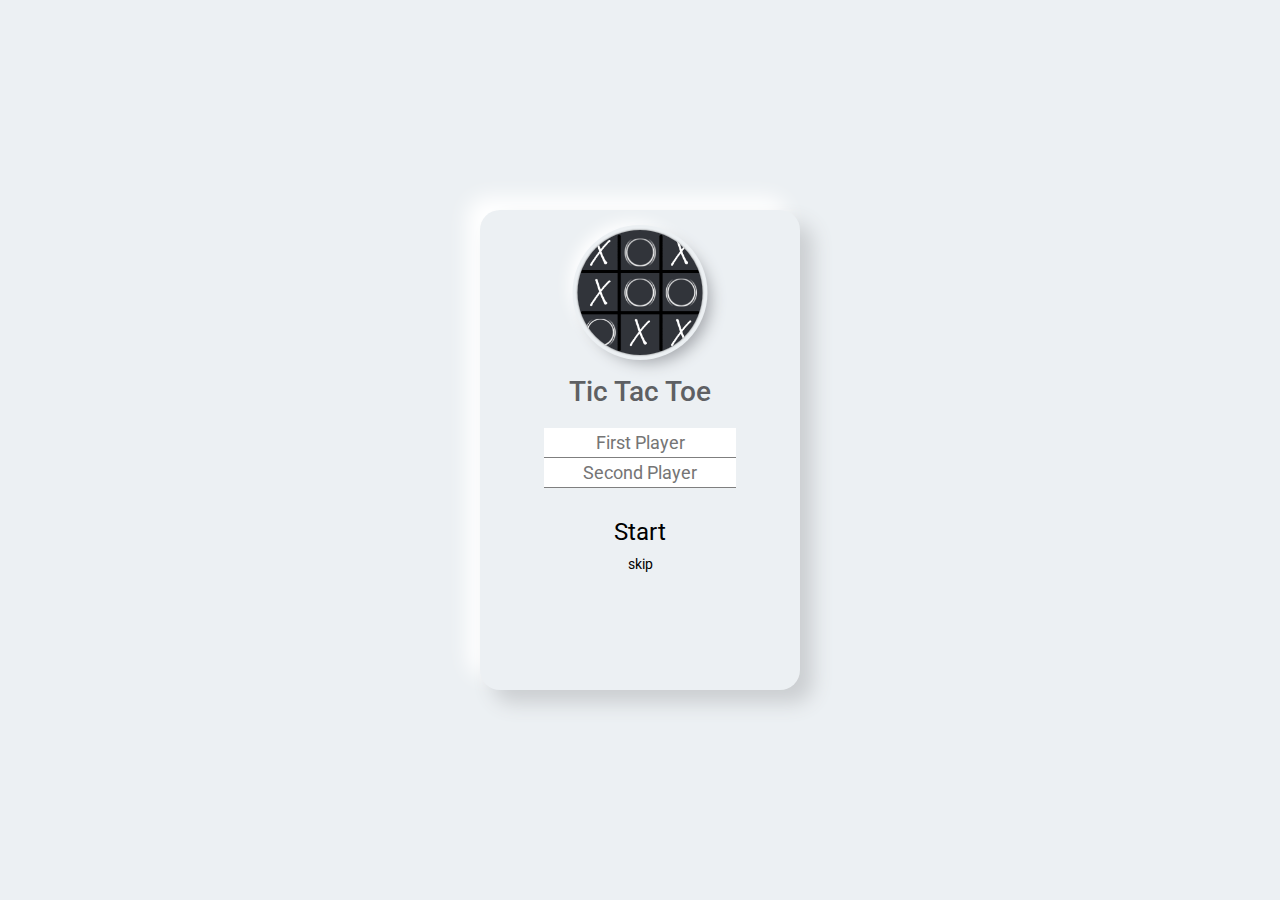
==== commit 950a1a18: "ttt game structure is resposive" ====
--- a/index.html
+++ b/index.html
@@ -25,23 +25,27 @@
   
   <!-------------------- name-container start -------------------->
   <div class="name-container" id="name-container">
-    <h2>Tic Tac Toe</h2>
-    <img type="image/png" src="image/tic-tac-toe.png">
-    <p class="name-headline">Enter the name of players</p>
-    <div class="player-name">
-      <div class="name">
-        <input type="text" name="firstName" placeholder="First Player" maxlength="10" id="first-name" onkeyup="checkInput()">
-      </div>
-      <div class="name">
-        <input type="text" name="secondName" placeholder="Second Player" maxlength="10" id="second-name" onkeyup="checkInput()">
-      </div>
+    <div class="inner-container">
+      <div class="image-container">
+
+      </div>
+      <!--<img type="image/png" src="image/tic-tac-toe.png">-->
+      <h2>Tic Tac Toe</h2>
+      <div class="player-name">
+        <div class="name">
+          <input type="text" name="firstName" placeholder="First Player" maxlength="10" id="first-name" onkeyup="checkInput()">
+        </div>
+        <div class="name">
+          <input type="text" name="secondName" placeholder="Second Player" maxlength="10" id="second-name" onkeyup="checkInput()">
+        </div>
+      </div>
+      <p class="start" onclick="start()">Start</p>
+      <p class="skip" onclick="skip()">skip</p>
+      <p class="error-message" id="error-message-first">Don't leave empty, Enter the name !!</p>
+      <p class="error-message" id="error-message-second">why you do this again, Please enter the name !!</p>
+      <p class="error-message" id="error-message-third">Don't be over smart, Enter the name !!</p>
+      <p class="error-message" id="error-message-fourth">Again, That's enough, Enter the name !!</p>
     </div>
-    <p class="start" onclick="start()">Start</p>
-    <p class="skip" onclick="skip()">skip</p>
-    <p class="error-message" id="error-message-first">Don't leave empty, Enter the name !!</p>
-    <p class="error-message" id="error-message-second">why you do this again, Please enter the name !!</p>
-    <p class="error-message" id="error-message-third">Don't be over smart, Enter the name !!</p>
-    <p class="error-message" id="error-message-fourth">Again, That's enough, Enter the name !!</p>
   </div>
   <!-------------------- name-container end -------------------->
   
@@ -51,6 +55,9 @@
       <div class="round-draw-top">
         <div class="round-name"><p>Round</p></div>
         <div class="round-number"><p id="round">1</p></div>
+        <!-- mobile view -->
+        <div class="mobile-draw-number desktop-hide"><p id="mobile-draw">0</p></div>
+        <div class="mobile-draw-name desktop-hide"><p>Draw</p></div>
       </div>
       <div class="round-draw-center">
         <div class="time">
@@ -81,7 +88,7 @@
         </div>
         <div class="time-name"><p>Your Turn</p></div>
       </div>
-      <div class="round-draw-bottom">
+      <div class="round-draw-bottom  mobile-hide">
         <div class="draw-name"><p>Draw</p></div>
         <div class="draw-number"><p id="draw">0</p></div>
       </div>
@@ -622,6 +629,24 @@
         <div class="player-first-name">
           <p id="first-title-name">Player 1</p>
         </div>
+        <div class="mobile-second-title-name desktop-hide">
+          <p id="mobile-second-title-name">Player 2</p>
+        </div>
+        <div class="mobile-symbol-o desktop-hide">
+          <svg class="svg-icon-sym" xmlns="http://www.w3.org/2000/svg" xmlns:xlink="http://www.w3.org/1999/xlink" xmlns:svgjs="http://svgjs.com/svgjs" version="1.1" x="0" y="0" viewBox="0 0 341.333 341.333" style="enable-background:new 0 0 512 512" xml:space="preserve"><g>
+            <defs>
+              <linearGradient id="svg-color-mo-sy2" x1="0%" y1="0%" x2="100%" y2="0%">
+                <stop offset="0%" style="stop-color:#cb2d3e;stop-opacity:1" />
+                <stop offset="100%" style="stop-color:#ef473a;stop-opacity:1" />
+              </linearGradient>
+            </defs>
+            <g xmlns="http://www.w3.org/2000/svg">
+            <g>
+              <path fill="url(#svg-color-mo-sy2)" d="M170.667,0C76.41,0,0,76.41,0,170.667s76.41,170.667,170.667,170.667s170.667-76.41,170.667-170.667S264.923,0,170.667,0z     M170.667,298.667c-70.692,0-128-57.308-128-128s57.308-128,128-128s128,57.308,128,128S241.359,298.667,170.667,298.667z" data-original="#000000" style=""/>
+            </g>
+          </g>
+          </g></svg>
+        </div>
       </div>
       <div class="player-point">
         <div class="point-x">
@@ -631,7 +656,7 @@
           <p id="point-o">0</p>
         </div>
       </div>
-      <div class="player-second">
+      <div class="player-second mobile-view">
         <div class="player-second-name">
           <p id="second-title-name">Player 2</p>
         </div>
--- a/style/index.css
+++ b/style/index.css
@@ -38,9 +38,22 @@
 }
 /* -------------------- bye bye end -------------------- */
 
-/* -------------------- popup start -------------------- */
+/* -------------------- name container start -------------------- */
 .name-container {
   display: block;
+  position: relative;
+  top: 0;
+  left: 0;
+  width: 100vw;
+  height: 100vh;
+  padding: 10px;
+  background-color: #ecf0f3;
+  z-index: 10;
+}
+
+.name-container .inner-container {
+  width: 320px;
+  height: 480px;
   position: absolute;
   top: 50%;
   left: 50%;
@@ -49,21 +62,20 @@
   -ms-transform: translate(-50%,-50%);
   -o-transform: translate(-50%,-50%);
   -webkit-transform: translate(-50%,-50%);
-  width: 600px;
-  height: 420px;
-  padding: 10px;
-  background-color: #ffffff;
-  border-radius: 10px;
-  z-index: 10;
+  background: #ecf0f3;
+  border-radius: 20px;
+  box-shadow: 13px 13px 20px #cbced1, -13px -13px 20px #ffffff;
 }
 
 .name-container h2 {
   width: 100%;
   text-align: center;
+  font-size: 28px;
   font-weight: 500;
-}
-
-.name-container img {
+  color: #5e6063;
+}
+
+.name-container .image-container {
   margin: 20px 50%;
   transform: translateX(-50%);
   -moz-transform: translateX(-50%);
@@ -72,18 +84,23 @@
   -webkit-transform: translateX(-50%);
   width: 125px;
   height: 125px;
-  border-radius: 5px;
-}
-
-.name-container .name-headline {
-  width: 100%;
-  text-align: center;
+  background-image: url("../image/tic-tac-toe.png");
+  background-size: cover;
+  background-position: center;
+  border-radius: 50%;
+  box-shadow: 
+  /* logo shadow */
+  0px 0px 2px #5f5f5f,
+  /* offset */
+  0px 0px 0px 5px #ecf0f3,
+  /*bottom right */
+  8px 8px 15px #a7aaaf,
+  /* top left */
+  -8px -8px 15px #ffffff
+  ;
 }
 
 .name-container .player-name {
-  display: grid;
-  grid-template-columns: repeat(2, 1fr);
-  width: 100%;
   margin-top: 20px;
 }
 
@@ -140,36 +157,12 @@
   font-size: 14px;
   color: #ff0000;
 }
-
-/* media for 600 width */
-@media only screen and (max-width: 600px) {
-  .name-container {
-    width: 100%;
-    border-radius: 0;
-  }
-}
-
-/* media for 450 width */
-@media only screen and (max-width: 450px) {
-  .name-container .player-name {
-    grid-template-columns: 100%;
-    grid-template-rows: repeat(2, 40px);
-  }
-
-  .name-container .start {
-    margin-top: 0;
-  }
-
-  .name-container .skip {
-    margin-top: 5px;
-  }
-}
-/* -------------------- popup end -------------------- */
+/* -------------------- name container end -------------------- */
 
 /* -------------------- main grid star -------------------- */
 .main-grid {
   display: grid;
-  grid-template-columns: 175px 200px 175px;
+  grid-template-columns: 165px 200px 165px;
   column-gap: 25px;
   position: absolute;
   top: 50%;
@@ -180,6 +173,19 @@
   -o-transform: translate(-50%,-50%);
   -webkit-transform: translate(-50%,-50%);
 }
+
+@media only screen and (max-width: 600px) {
+  .main-grid {
+    grid-template-columns: 330px;
+    row-gap: 15px;
+  }
+}
+
+@media only screen and (max-width: 330px) {
+  .main-grid {
+    grid-template-columns: 300px;
+  }
+}
 /* -------------------- main grid end -------------------- */
 
 /* -------------------- round & draw start -------------------- */
@@ -208,7 +214,10 @@
 .round-draw-container .time,
 .round-draw-container .time-name,
 .round-draw-container .draw-name,
-.round-draw-container .draw-number {
+.round-draw-container .draw-number,
+/* mobile view */
+.round-draw-container .mobile-draw-number,
+.round-draw-container .mobile-draw-name {
   position: relative;
   border-radius: 5px;
   box-shadow: 3px 3px 5px #cbced1, -3px -3px 5px #ffffff;
@@ -240,6 +249,48 @@
   -moz-background-clip: text;
   -moz-text-fill-color: transparent;
 }
+
+.desktop-hide {
+  display: none;
+}
+
+@media only screen and (max-width: 600px) {
+  .round-draw-container {
+    grid-template-rows: repeat(2, 50px);
+    padding: 0;
+    row-gap: 10px;
+    
+  }
+
+  .round-draw-container .mobile-hide {
+    display: none;
+  }
+
+  .round-draw-container .round-draw-top {
+    grid-template-columns: 100px 50px 50px 100px;
+  }
+
+  .round-draw-container .round-draw-center {
+    width: 160px;
+    position: relative;
+    left: 50%;
+    transform: translateX(-50%);
+    -moz-transform: translateX(-50%);
+    -ms-transform: translateX(-50%);
+    -o-transform: translateX(-50%);
+    -webkit-transform: translateX(-50%); 
+  }
+
+  .desktop-hide {
+    display: block;
+  }
+}
+
+@media only screen and (max-width: 330px) {
+  .round-draw-container .round-draw-top {
+    grid-template-columns: 85px 50px 50px 85px;
+  }
+}
 /* -------------------- round & draw end -------------------- */
 
 /* -------------------- game-grid-container start -------------------- */
@@ -290,6 +341,18 @@
   width: 20px;
   height: 20px;
 }
+
+@media only screen and (max-width: 600px) {
+  .game-grid-container {
+    position: relative;
+    left: 50%;
+    transform: translateX(-50%);
+    -moz-transform: translateX(-50%);
+    -ms-transform: translateX(-50%);
+    -o-transform: translateX(-50%);
+    -webkit-transform: translateX(-50%);
+  }
+}
 /* -------------------- game-grid-container start -------------------- */
 
 /* -------------------- player container start -------------------- */
@@ -311,7 +374,10 @@
 .player-container .point-x,
 .player-container .point-o,
 .player-container .player-second-name,
-.player-container .symbol-o {
+.player-container .symbol-o,
+/* mobile view */
+.player-container .mobile-second-title-name,
+.player-container .mobile-symbol-o {
   border-radius: 5px;
   box-shadow: 3px 3px 5px #cbced1, -3px -3px 5px #ffffff;
 }
@@ -348,4 +414,47 @@
   -moz-background-clip: text;
   -moz-text-fill-color: transparent;
 }
+
+.player-container .desktop-hide {
+  display: none;
+}
+
+@media only screen and (max-width: 600px) {
+  .player-container {
+    grid-template-rows: repeat(2, 50px);
+    row-gap: 10px;
+    padding: 0;
+  }
+
+  .player-container .player-first {
+    grid-template-rows: 50px;
+    grid-template-columns: 50px 100px 100px 50px;
+    column-gap: 10px;
+  }
+
+  .player-container .player-point {
+    width: 160px;
+    position: relative;
+    left: 50%;
+    transform: translateX(-50%);
+    -moz-transform: translateX(-50%);
+    -ms-transform: translateX(-50%);
+    -o-transform: translateX(-50%);
+    -webkit-transform: translateX(-50%);
+  }
+
+  .player-container .desktop-hide {
+    display: block;
+  }
+
+  .player-container .mobile-view {
+    display: none;
+  }
+}
+
+@media only screen and (max-width: 330px) {
+  .player-container .player-first {
+    grid-template-columns: 50px 85px 85px 50px;
+  }
+}
 /* -------------------- player container end -------------------- */
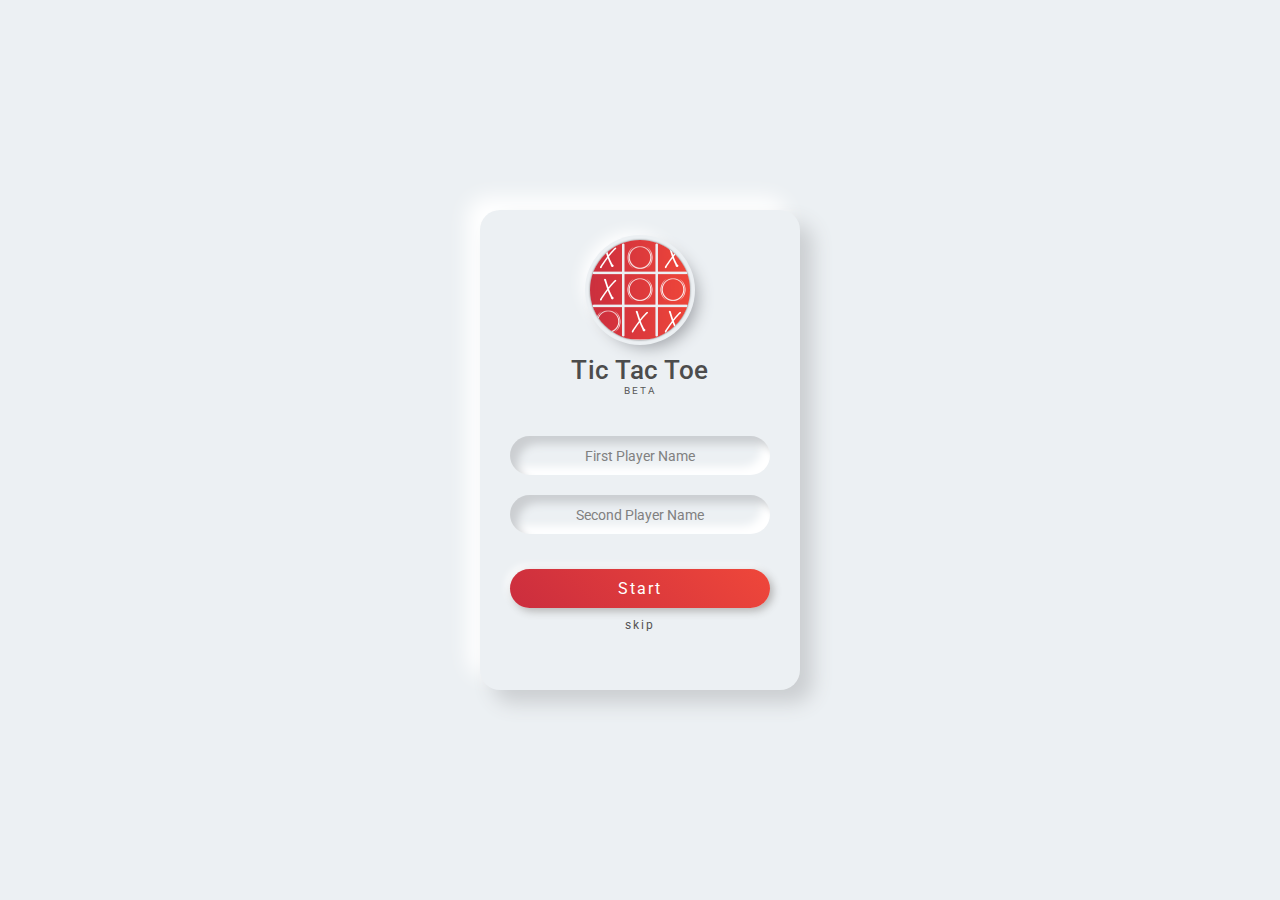
==== commit e1fd2ca7: "name container complete with neumorphism style" ====
--- a/index.html
+++ b/index.html
@@ -26,25 +26,20 @@
   <!-------------------- name-container start -------------------->
   <div class="name-container" id="name-container">
     <div class="inner-container">
-      <div class="image-container">
-
-      </div>
-      <!--<img type="image/png" src="image/tic-tac-toe.png">-->
+      <div class="image-container"></div>
       <h2>Tic Tac Toe</h2>
-      <div class="player-name">
-        <div class="name">
-          <input type="text" name="firstName" placeholder="First Player" maxlength="10" id="first-name" onkeyup="checkInput()">
-        </div>
-        <div class="name">
-          <input type="text" name="secondName" placeholder="Second Player" maxlength="10" id="second-name" onkeyup="checkInput()">
-        </div>
+      <p>BETA</p>
+      <div class="name-fields">
+        <div class="player-name player-first-input"><input type="text" name="firstName" placeholder="First Player Name" maxlength="10" id="first-name" onkeyup="checkInput()"></div>
+        <div class="player-name player-second-input"><input type="text" name="secondName" placeholder="Second Player Name" maxlength="10" id="second-name" onkeyup="checkInput()"></div>
       </div>
       <p class="start" onclick="start()">Start</p>
       <p class="skip" onclick="skip()">skip</p>
-      <p class="error-message" id="error-message-first">Don't leave empty, Enter the name !!</p>
-      <p class="error-message" id="error-message-second">why you do this again, Please enter the name !!</p>
-      <p class="error-message" id="error-message-third">Don't be over smart, Enter the name !!</p>
-      <p class="error-message" id="error-message-fourth">Again, That's enough, Enter the name !!</p>
+      <!-- error messages -->
+      <p class="error-message" id="error-message-first">Don't leave empty,<br>Enter the name !!</p>
+      <p class="error-message" id="error-message-second">why did you this again,<br>Please enter the name !!</p>
+      <p class="error-message" id="error-message-third">Don't be over smart,<br>Enter the name !!</p>
+      <p class="error-message" id="error-message-fourth">Again, That's enough,<br>Enter the name !!</p>
     </div>
   </div>
   <!-------------------- name-container end -------------------->
--- a/style/index.css
+++ b/style/index.css
@@ -67,23 +67,15 @@
   box-shadow: 13px 13px 20px #cbced1, -13px -13px 20px #ffffff;
 }
 
-.name-container h2 {
-  width: 100%;
-  text-align: center;
-  font-size: 28px;
-  font-weight: 500;
-  color: #5e6063;
-}
-
 .name-container .image-container {
-  margin: 20px 50%;
+  margin: 30px 50% 15px;
   transform: translateX(-50%);
   -moz-transform: translateX(-50%);
   -ms-transform: translateX(-50%);
   -o-transform: translateX(-50%);
   -webkit-transform: translateX(-50%);
-  width: 125px;
-  height: 125px;
+  width: 100px;
+  height: 100px;
   background-image: url("../image/tic-tac-toe.png");
   background-size: cover;
   background-position: center;
@@ -100,43 +92,86 @@
   ;
 }
 
-.name-container .player-name {
-  margin-top: 20px;
-}
-
-.name-container .name input[type="text"] {
-  width: 60%;
-  margin: 0 50%;
+.name-container h2 {
+  width: 100%;
+  text-align: center;
+  font-size: 26px;
+  font-weight: 500;
+  color: #4c4c4c;
+  letter-spacing: .5px;
+}
+
+.name-container p {
+  width: 100%;
+  text-align: center;
+  font-size: 10px;
+  color: #595959;
+  letter-spacing: 2px;
+}
+
+.name-container .name-fields {
+  width: 260px;
+  margin: 40px 50% 35px;
   transform: translateX(-50%);
   -moz-transform: translateX(-50%);
   -ms-transform: translateX(-50%);
   -o-transform: translateX(-50%);
   -webkit-transform: translateX(-50%);
-  padding: 4px;
-  font-size: 18px;
-  text-align: center;
+}
+
+.name-container .player-second-input {
+  margin-top: 20px;
+}
+
+.name-container .player-name {
+  border-radius: 20px;
+  box-shadow: inset 8px 8px 8px #cbced1, inset -8px -8px 8px #ffffff;
+}
+
+.name-container input[type="text"] {
+  width: 100%;
+  padding: 10px;
+  text-align: center;
+  font-size: 16px;
+  color: #555;
   border: none;
-  border-bottom: 1px solid rgba(0,0,0,.5);
+  background: none;
   outline: none;
 }
 
+.name-container input[type="text"]::placeholder {
+  font-size: 14px;
+  color: #808080;
+}
+
 .name-container .start {
-  margin-top: 30px;
-  width: 100%;
-  text-align: center;
-  font-size: 24px;
+  margin: 0 50%;
+  padding: 10px;
+  width: 260px;
+  text-align: center;
+  font-size: 16px;
+  color: #ffffff;
+  transform: translateX(-50%);
+  -moz-transform: translateX(-50%);
+  -ms-transform: translateX(-50%);
+  -o-transform: translateX(-50%);
+  -webkit-transform: translateX(-50%);
   cursor: pointer;
+  background-image: linear-gradient(45deg, #cb2d3e, #ef473a);
+  border-radius: 20px;
+  box-shadow: 3px 3px 8px #b1b1b1, -3px -3px 8px #ffffff;
 }
 
 .name-container .start:hover {
-  color: #31343a;
+  background-image: linear-gradient(45deg, #ef473a, #cb2d3e);
 }
 
 .name-container .skip {
   margin: 10px auto 0;
   width: 30px;
   text-align: center;
-  font-size: 14px;
+  font-size: 12px;
+  color: #555;
   cursor: pointer;
 }
 
@@ -145,17 +180,17 @@
   border-bottom: 1px solid #31343a;
 }
 
-.name-container .skip:hover ~ #error-message {
-  margin-top: 19px;
-}
-
 .name-container .error-message {
   display: none;
-  width: 100%;
-  margin-top: 20px;
-  text-align: center;
-  font-size: 14px;
+  width: 280px;
+  margin: 10px 20px 0;
+  padding: 5px;
+  text-align: center;
+  font-size: 12px;
+  letter-spacing: 0.5px;
   color: #ff0000;
+  border-radius: 4px;
+  box-shadow: 3px 3px 5px #cbced1, -3px -3px 5px #ffffff, inset 3px 3px 3px #cbced1, inset -3px -3px 3px #ffffff;
 }
 /* -------------------- name container end -------------------- */
 
